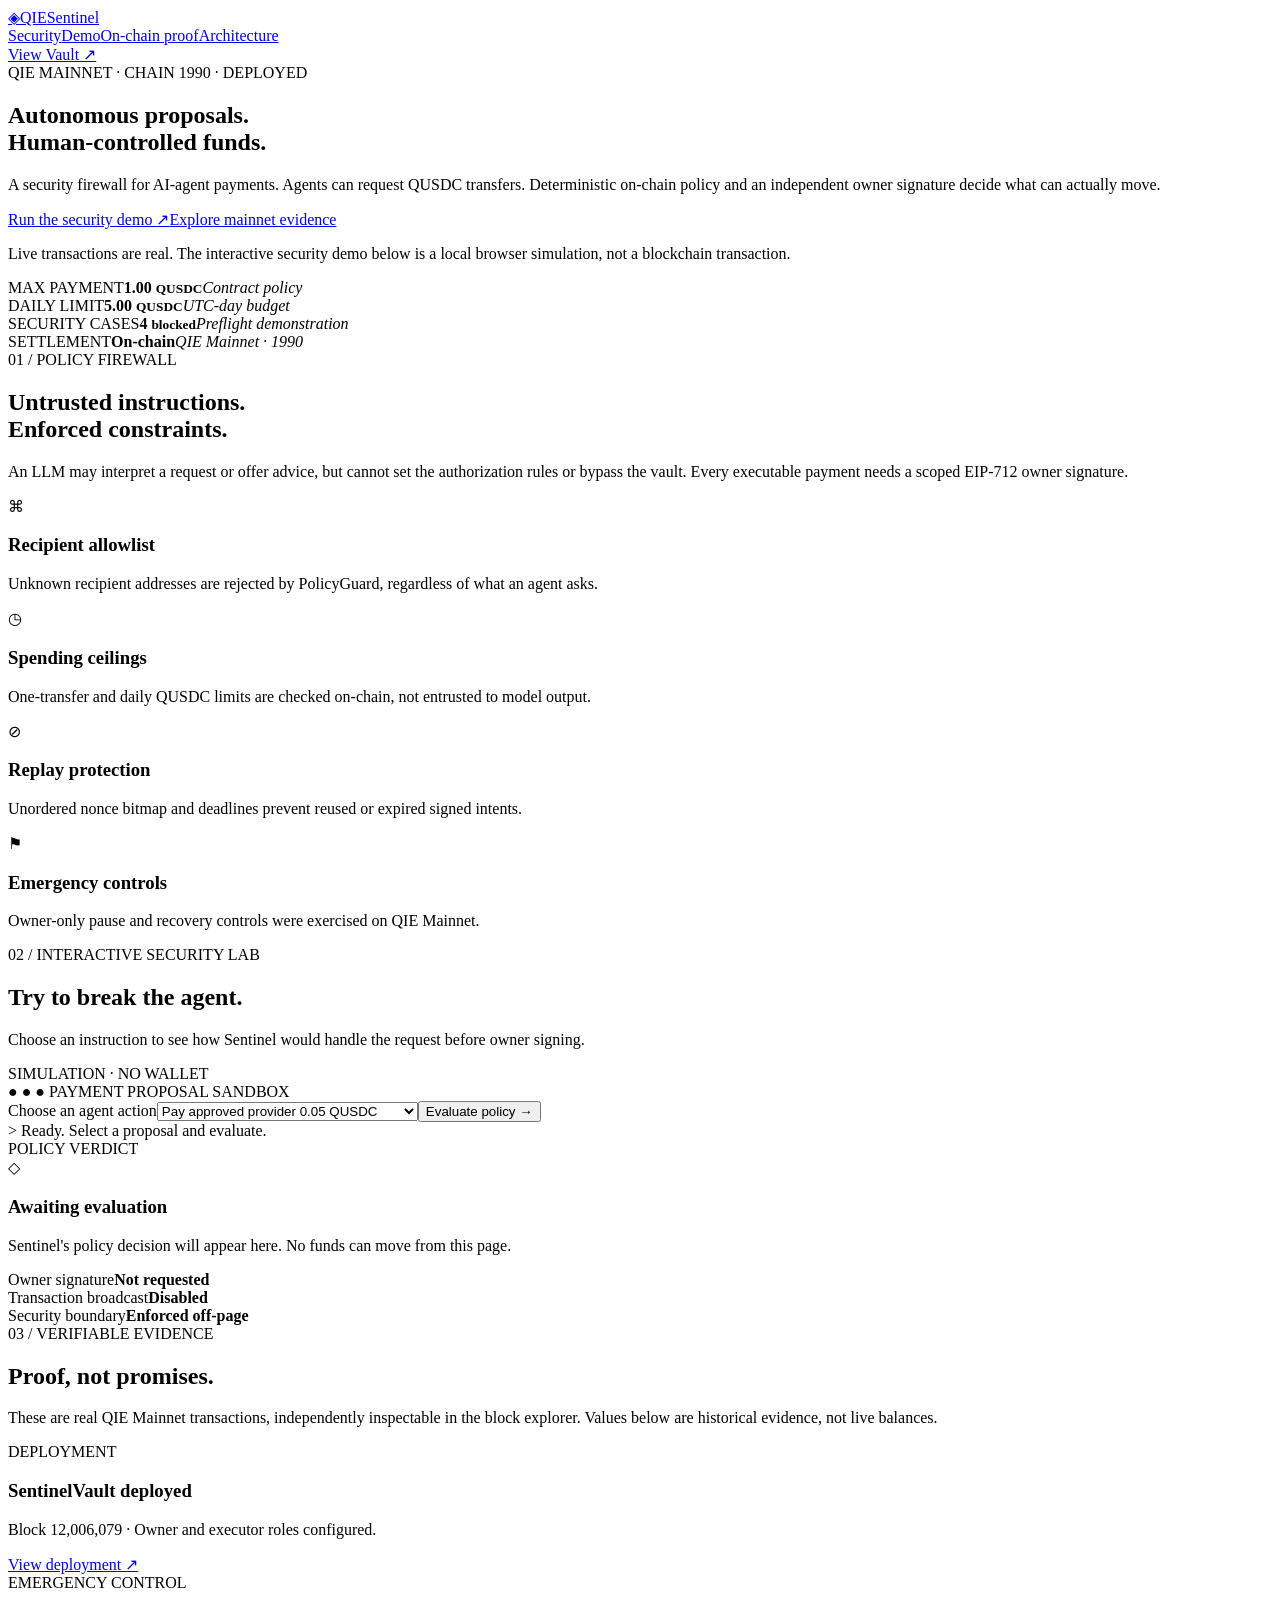
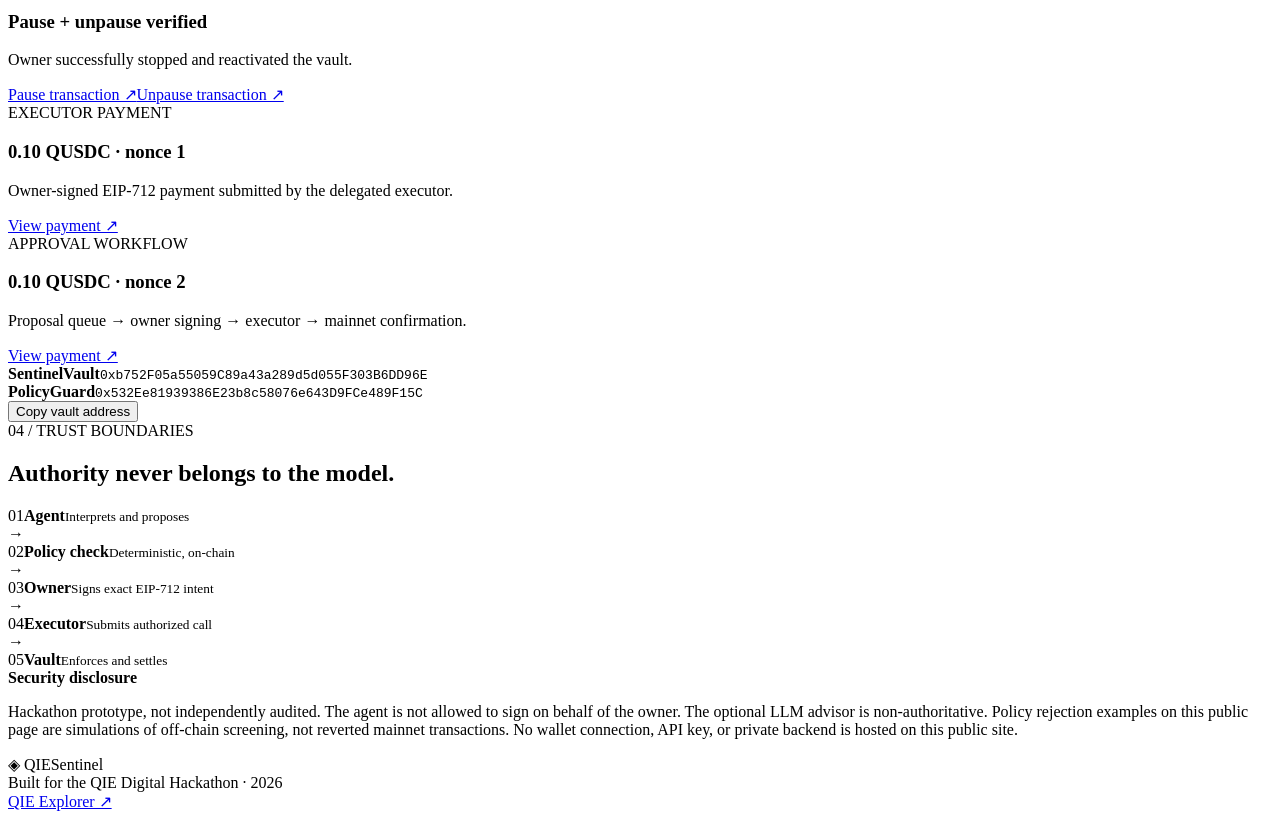
==== site/index.html @ d8cae888 "QIE Sentinel v0.8 hackathon release" ====
<!doctype html>
<html lang="en">
<head>
<meta charset="utf-8" />
<meta name="viewport" content="width=device-width, initial-scale=1" />
<meta name="description" content="QIE Sentinel: owner-authorized autonomous payment proposals with on-chain QUSDC policy enforcement on QIE Mainnet." />
<meta name="theme-color" content="#080d18" />
<title>QIE Sentinel | Autonomous proposals. Human-controlled funds.</title>
<link rel="stylesheet" href="/style.css" />
<script defer src="/app.js"></script>
</head>
<body>
<div class="glow" aria-hidden="true"></div>
<header class="wrap header"><a class="brand" href="#top" aria-label="QIE Sentinel home"><span class="mark">◈</span><span>QIE<span class="accent">Sentinel</span></span></a><nav aria-label="Sections"><a href="#security">Security</a><a href="#demo">Demo</a><a href="#proof">On-chain proof</a><a href="#architecture">Architecture</a></nav><a class="header-cta" href="https://mainnet.qie.digital/address/0xb752F05a55059C89a43a289d5d055F303B6DD96E" target="_blank" rel="noopener noreferrer">View Vault ↗</a></header>
<main id="top" class="wrap">
<section class="hero"><div class="pill"><span class="pulse"></span> QIE MAINNET · CHAIN 1990 · DEPLOYED</div><h1>Autonomous proposals.<br /><span>Human-controlled funds.</span></h1><p class="lede">A security firewall for AI-agent payments. Agents can request QUSDC transfers. Deterministic on-chain policy and an independent owner signature decide what can actually move.</p><div class="actions"><a class="btn primary" href="#demo">Run the security demo <span>↗</span></a><a class="btn secondary" href="#proof">Explore mainnet evidence</a></div><p class="muted hero-note">Live transactions are real. The interactive security demo below is a local browser simulation, not a blockchain transaction.</p></section>
<section class="metrics" aria-label="Contract parameters"><article><span>MAX PAYMENT</span><strong>1.00 <small>QUSDC</small></strong><em>Contract policy</em></article><article><span>DAILY LIMIT</span><strong>5.00 <small>QUSDC</small></strong><em>UTC-day budget</em></article><article><span>SECURITY CASES</span><strong>4 <small>blocked</small></strong><em>Preflight demonstration</em></article><article><span>SETTLEMENT</span><strong>On-chain</strong><em>QIE Mainnet · 1990</em></article></section>
<section id="security" class="section"><div class="eyebrow">01 / POLICY FIREWALL</div><h2>Untrusted instructions.<br />Enforced constraints.</h2><p class="section-intro">An LLM may interpret a request or offer advice, but cannot set the authorization rules or bypass the vault. Every executable payment needs a scoped EIP-712 owner signature.</p><div class="cards"><article class="feature"><div class="feature-icon">⌘</div><h3>Recipient allowlist</h3><p>Unknown recipient addresses are rejected by PolicyGuard, regardless of what an agent asks.</p></article><article class="feature"><div class="feature-icon">◷</div><h3>Spending ceilings</h3><p>One-transfer and daily QUSDC limits are checked on-chain, not entrusted to model output.</p></article><article class="feature"><div class="feature-icon">⊘</div><h3>Replay protection</h3><p>Unordered nonce bitmap and deadlines prevent reused or expired signed intents.</p></article><article class="feature"><div class="feature-icon">⚑</div><h3>Emergency controls</h3><p>Owner-only pause and recovery controls were exercised on QIE Mainnet.</p></article></div></section>
<section id="demo" class="section demo-section"><div class="demo-header"><div><div class="eyebrow">02 / INTERACTIVE SECURITY LAB</div><h2>Try to break the agent.</h2><p class="section-intro">Choose an instruction to see how Sentinel would handle the request before owner signing.</p></div><span class="mode-tag">SIMULATION · NO WALLET</span></div><div class="demo-grid"><div class="console"><div class="console-top"><span class="dots">● ● ●</span> PAYMENT PROPOSAL <span class="console-label">SANDBOX</span></div><div class="proposal-form"><label for="scenario">Choose an agent action</label><select id="scenario"><option value="valid">Pay approved provider 0.05 QUSDC</option><option value="recipient">Send 0.05 QUSDC to unknown recipient</option><option value="oversize">Send 1.000001 QUSDC</option><option value="replay">Replay a previously used nonce</option><option value="expired">Submit an expired authorization</option></select><button id="run" class="btn primary" type="button">Evaluate policy →</button></div><div class="terminal" id="terminal" aria-live="polite">&gt; Ready. Select a proposal and evaluate.</div></div><div class="decision"><div class="eyebrow">POLICY VERDICT</div><div class="status-icon" id="decision-icon">◇</div><h3 id="decision-title">Awaiting evaluation</h3><p id="decision-detail">Sentinel's policy decision will appear here. No funds can move from this page.</p><div class="decision-line"><span>Owner signature</span><b id="signature-status">Not requested</b></div><div class="decision-line"><span>Transaction broadcast</span><b>Disabled</b></div><div class="decision-line"><span>Security boundary</span><b>Enforced off-page</b></div></div></div></section>
<section id="proof" class="section"><div class="eyebrow">03 / VERIFIABLE EVIDENCE</div><h2>Proof, not promises.</h2><p class="section-intro">These are real QIE Mainnet transactions, independently inspectable in the block explorer. Values below are historical evidence, not live balances.</p><div class="proof-grid"><article class="proof-card"><span class="proof-label">DEPLOYMENT</span><h3>SentinelVault deployed</h3><p>Block 12,006,079 · Owner and executor roles configured.</p><a href="https://mainnet.qie.digital/tx/0x8edf56430a508d1595e7cdbee0b0187dbcc4bc9a2c07b2683da4f9aef30a8d94" target="_blank" rel="noopener noreferrer">View deployment ↗</a></article><article class="proof-card"><span class="proof-label">EMERGENCY CONTROL</span><h3>Pause + unpause verified</h3><p>Owner successfully stopped and reactivated the vault.</p><a href="https://mainnet.qie.digital/tx/0x6b039508ea4eb6a9c40b97a65ef1eb211b1c7f143e58a5bb144fecad54dcda1d" target="_blank" rel="noopener noreferrer">Pause transaction ↗</a><a href="https://mainnet.qie.digital/tx/0xdac70752ed0c6dd36593059109c2feb4c7c1519cbe226842016ce6eefcb26e35" target="_blank" rel="noopener noreferrer">Unpause transaction ↗</a></article><article class="proof-card"><span class="proof-label">EXECUTOR PAYMENT</span><h3>0.10 QUSDC · nonce 1</h3><p>Owner-signed EIP-712 payment submitted by the delegated executor.</p><a href="https://mainnet.qie.digital/tx/0x196dce5ce2ad7ad2f327eb5ff9d41c171dd0535bbcdb001742832b1862a5d59a" target="_blank" rel="noopener noreferrer">View payment ↗</a></article><article class="proof-card"><span class="proof-label">APPROVAL WORKFLOW</span><h3>0.10 QUSDC · nonce 2</h3><p>Proposal queue → owner signing → executor → mainnet confirmation.</p><a href="https://mainnet.qie.digital/tx/0x95f122e6b4679727751dd8e111ed4a5892fd9d85d07aa0554fcb1a52127c1b48" target="_blank" rel="noopener noreferrer">View payment ↗</a></article></div><div class="contract-box"><div><strong>SentinelVault</strong><code>0xb752F05a55059C89a43a289d5d055F303B6DD96E</code></div><div><strong>PolicyGuard</strong><code>0x532Ee81939386E23b8c58076e643D9FCe489F15C</code></div><button id="copy-vault" class="copy" type="button">Copy vault address</button></div></section>
<section id="architecture" class="section"><div class="eyebrow">04 / TRUST BOUNDARIES</div><h2>Authority never belongs to the model.</h2><div class="pipeline"><div class="step"><span>01</span><b>Agent</b><small>Interprets and proposes</small></div><span class="arrow">→</span><div class="step"><span>02</span><b>Policy check</b><small>Deterministic, on-chain</small></div><span class="arrow">→</span><div class="step"><span>03</span><b>Owner</b><small>Signs exact EIP-712 intent</small></div><span class="arrow">→</span><div class="step"><span>04</span><b>Executor</b><small>Submits authorized call</small></div><span class="arrow">→</span><div class="step"><span>05</span><b>Vault</b><small>Enforces and settles</small></div></div><div class="disclaimer"><strong>Security disclosure</strong><p>Hackathon prototype, not independently audited. The agent is not allowed to sign on behalf of the owner. The optional LLM advisor is non-authoritative. Policy rejection examples on this public page are simulations of off-chain screening, not reverted mainnet transactions. No wallet connection, API key, or private backend is hosted on this public site.</p></div></section>
</main><footer class="footer wrap"><div class="brand"><span class="mark">◈</span> QIE<span class="accent">Sentinel</span></div><div>Built for the QIE Digital Hackathon · 2026</div><div><a href="https://mainnet.qie.digital/address/0xb752F05a55059C89a43a289d5d055F303B6DD96E" target="_blank" rel="noopener noreferrer">QIE Explorer ↗</a></div></footer>
</body></html>
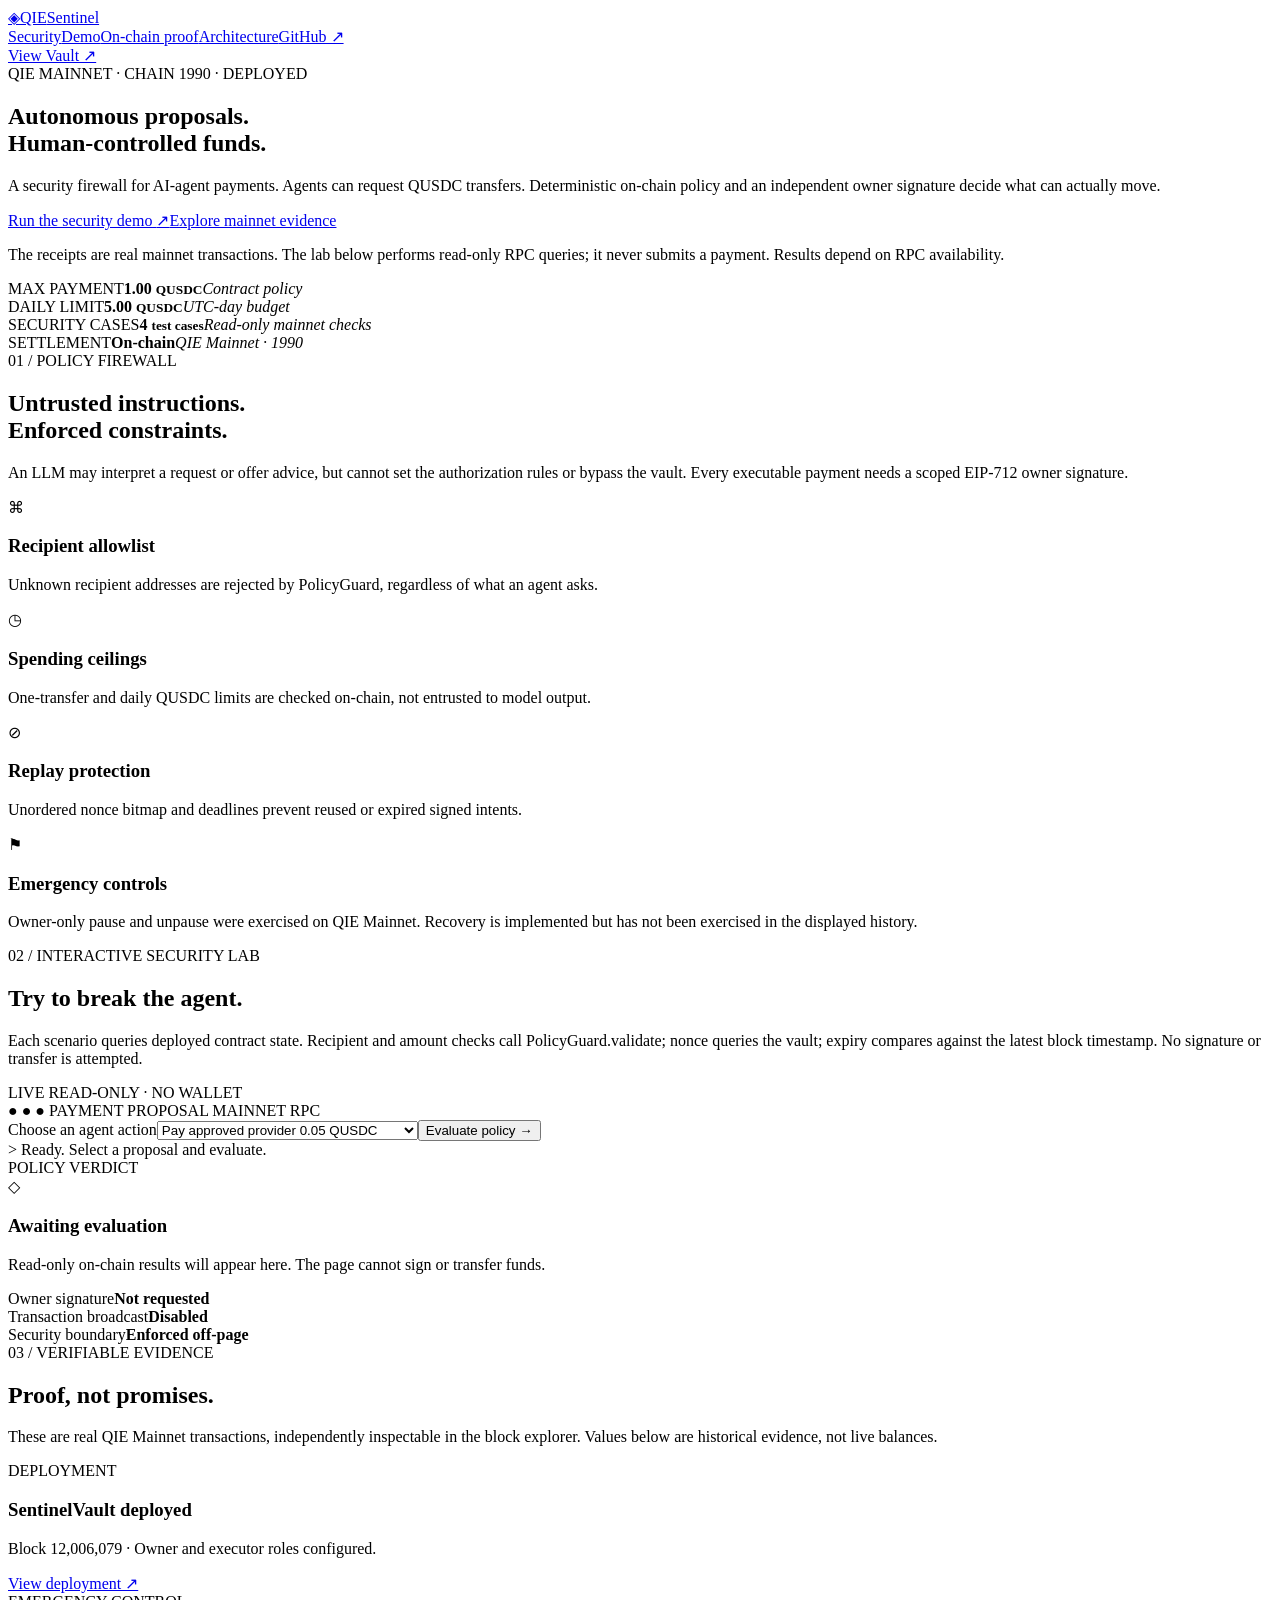
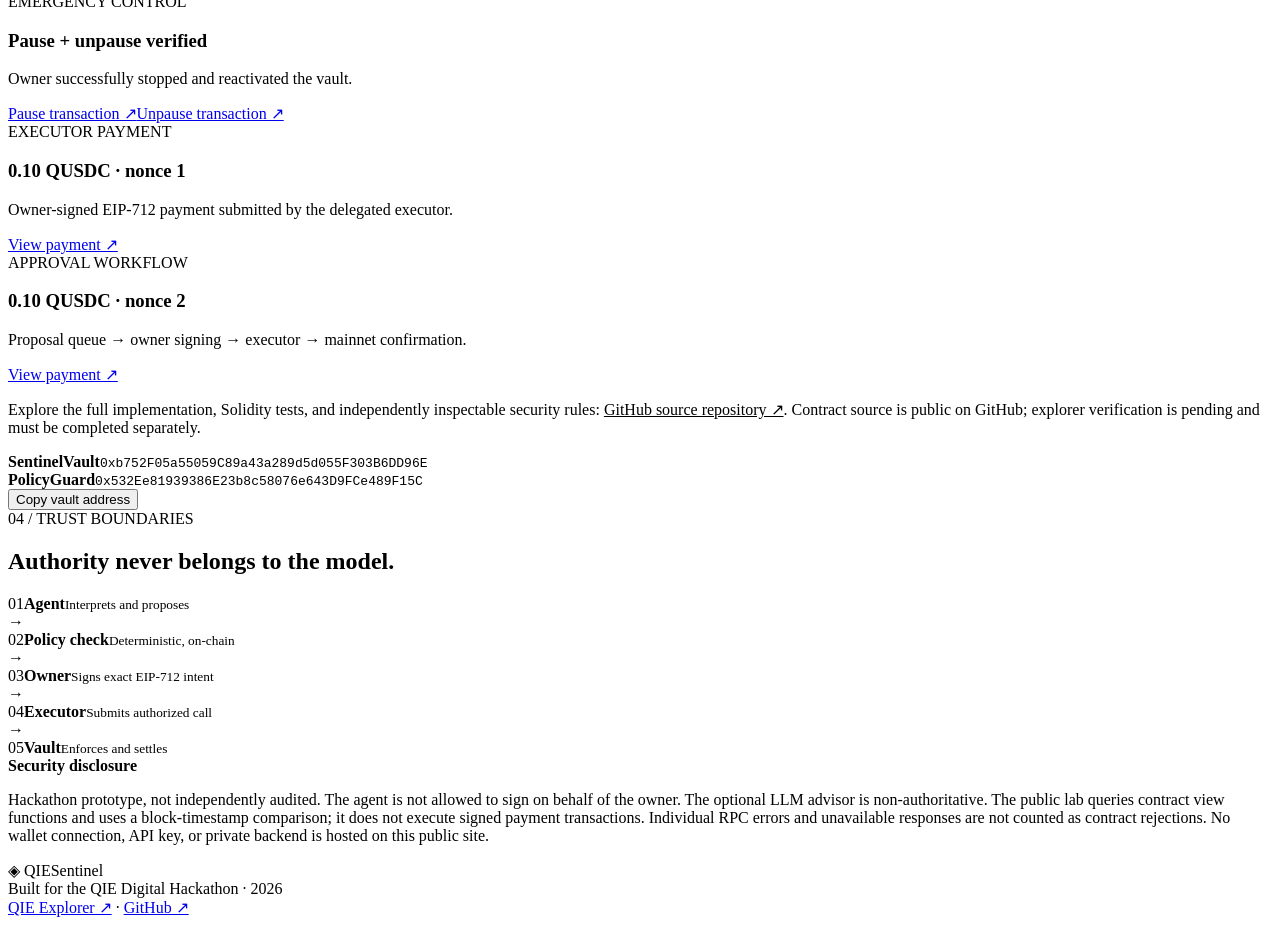
==== commit 8f778942: "v0.9: Live read-only security lab and evidence corrections" ====
--- a/site/index.html
+++ b/site/index.html
@@ -11,13 +11,13 @@
 </head>
 <body>
 <div class="glow" aria-hidden="true"></div>
-<header class="wrap header"><a class="brand" href="#top" aria-label="QIE Sentinel home"><span class="mark">◈</span><span>QIE<span class="accent">Sentinel</span></span></a><nav aria-label="Sections"><a href="#security">Security</a><a href="#demo">Demo</a><a href="#proof">On-chain proof</a><a href="#architecture">Architecture</a></nav><a class="header-cta" href="https://mainnet.qie.digital/address/0xb752F05a55059C89a43a289d5d055F303B6DD96E" target="_blank" rel="noopener noreferrer">View Vault ↗</a></header>
+<header class="wrap header"><a class="brand" href="#top" aria-label="QIE Sentinel home"><span class="mark">◈</span><span>QIE<span class="accent">Sentinel</span></span></a><nav aria-label="Sections"><a href="#security">Security</a><a href="#demo">Demo</a><a href="#proof">On-chain proof</a><a href="#architecture">Architecture</a><a href="https://github.com/Makabeez/qie-sentinel" target="_blank" rel="noopener noreferrer">GitHub ↗</a></nav><a class="header-cta" href="https://mainnet.qie.digital/address/0xb752F05a55059C89a43a289d5d055F303B6DD96E" target="_blank" rel="noopener noreferrer">View Vault ↗</a></header>
 <main id="top" class="wrap">
-<section class="hero"><div class="pill"><span class="pulse"></span> QIE MAINNET · CHAIN 1990 · DEPLOYED</div><h1>Autonomous proposals.<br /><span>Human-controlled funds.</span></h1><p class="lede">A security firewall for AI-agent payments. Agents can request QUSDC transfers. Deterministic on-chain policy and an independent owner signature decide what can actually move.</p><div class="actions"><a class="btn primary" href="#demo">Run the security demo <span>↗</span></a><a class="btn secondary" href="#proof">Explore mainnet evidence</a></div><p class="muted hero-note">Live transactions are real. The interactive security demo below is a local browser simulation, not a blockchain transaction.</p></section>
-<section class="metrics" aria-label="Contract parameters"><article><span>MAX PAYMENT</span><strong>1.00 <small>QUSDC</small></strong><em>Contract policy</em></article><article><span>DAILY LIMIT</span><strong>5.00 <small>QUSDC</small></strong><em>UTC-day budget</em></article><article><span>SECURITY CASES</span><strong>4 <small>blocked</small></strong><em>Preflight demonstration</em></article><article><span>SETTLEMENT</span><strong>On-chain</strong><em>QIE Mainnet · 1990</em></article></section>
-<section id="security" class="section"><div class="eyebrow">01 / POLICY FIREWALL</div><h2>Untrusted instructions.<br />Enforced constraints.</h2><p class="section-intro">An LLM may interpret a request or offer advice, but cannot set the authorization rules or bypass the vault. Every executable payment needs a scoped EIP-712 owner signature.</p><div class="cards"><article class="feature"><div class="feature-icon">⌘</div><h3>Recipient allowlist</h3><p>Unknown recipient addresses are rejected by PolicyGuard, regardless of what an agent asks.</p></article><article class="feature"><div class="feature-icon">◷</div><h3>Spending ceilings</h3><p>One-transfer and daily QUSDC limits are checked on-chain, not entrusted to model output.</p></article><article class="feature"><div class="feature-icon">⊘</div><h3>Replay protection</h3><p>Unordered nonce bitmap and deadlines prevent reused or expired signed intents.</p></article><article class="feature"><div class="feature-icon">⚑</div><h3>Emergency controls</h3><p>Owner-only pause and recovery controls were exercised on QIE Mainnet.</p></article></div></section>
-<section id="demo" class="section demo-section"><div class="demo-header"><div><div class="eyebrow">02 / INTERACTIVE SECURITY LAB</div><h2>Try to break the agent.</h2><p class="section-intro">Choose an instruction to see how Sentinel would handle the request before owner signing.</p></div><span class="mode-tag">SIMULATION · NO WALLET</span></div><div class="demo-grid"><div class="console"><div class="console-top"><span class="dots">● ● ●</span> PAYMENT PROPOSAL <span class="console-label">SANDBOX</span></div><div class="proposal-form"><label for="scenario">Choose an agent action</label><select id="scenario"><option value="valid">Pay approved provider 0.05 QUSDC</option><option value="recipient">Send 0.05 QUSDC to unknown recipient</option><option value="oversize">Send 1.000001 QUSDC</option><option value="replay">Replay a previously used nonce</option><option value="expired">Submit an expired authorization</option></select><button id="run" class="btn primary" type="button">Evaluate policy →</button></div><div class="terminal" id="terminal" aria-live="polite">&gt; Ready. Select a proposal and evaluate.</div></div><div class="decision"><div class="eyebrow">POLICY VERDICT</div><div class="status-icon" id="decision-icon">◇</div><h3 id="decision-title">Awaiting evaluation</h3><p id="decision-detail">Sentinel's policy decision will appear here. No funds can move from this page.</p><div class="decision-line"><span>Owner signature</span><b id="signature-status">Not requested</b></div><div class="decision-line"><span>Transaction broadcast</span><b>Disabled</b></div><div class="decision-line"><span>Security boundary</span><b>Enforced off-page</b></div></div></div></section>
-<section id="proof" class="section"><div class="eyebrow">03 / VERIFIABLE EVIDENCE</div><h2>Proof, not promises.</h2><p class="section-intro">These are real QIE Mainnet transactions, independently inspectable in the block explorer. Values below are historical evidence, not live balances.</p><div class="proof-grid"><article class="proof-card"><span class="proof-label">DEPLOYMENT</span><h3>SentinelVault deployed</h3><p>Block 12,006,079 · Owner and executor roles configured.</p><a href="https://mainnet.qie.digital/tx/0x8edf56430a508d1595e7cdbee0b0187dbcc4bc9a2c07b2683da4f9aef30a8d94" target="_blank" rel="noopener noreferrer">View deployment ↗</a></article><article class="proof-card"><span class="proof-label">EMERGENCY CONTROL</span><h3>Pause + unpause verified</h3><p>Owner successfully stopped and reactivated the vault.</p><a href="https://mainnet.qie.digital/tx/0x6b039508ea4eb6a9c40b97a65ef1eb211b1c7f143e58a5bb144fecad54dcda1d" target="_blank" rel="noopener noreferrer">Pause transaction ↗</a><a href="https://mainnet.qie.digital/tx/0xdac70752ed0c6dd36593059109c2feb4c7c1519cbe226842016ce6eefcb26e35" target="_blank" rel="noopener noreferrer">Unpause transaction ↗</a></article><article class="proof-card"><span class="proof-label">EXECUTOR PAYMENT</span><h3>0.10 QUSDC · nonce 1</h3><p>Owner-signed EIP-712 payment submitted by the delegated executor.</p><a href="https://mainnet.qie.digital/tx/0x196dce5ce2ad7ad2f327eb5ff9d41c171dd0535bbcdb001742832b1862a5d59a" target="_blank" rel="noopener noreferrer">View payment ↗</a></article><article class="proof-card"><span class="proof-label">APPROVAL WORKFLOW</span><h3>0.10 QUSDC · nonce 2</h3><p>Proposal queue → owner signing → executor → mainnet confirmation.</p><a href="https://mainnet.qie.digital/tx/0x95f122e6b4679727751dd8e111ed4a5892fd9d85d07aa0554fcb1a52127c1b48" target="_blank" rel="noopener noreferrer">View payment ↗</a></article></div><div class="contract-box"><div><strong>SentinelVault</strong><code>0xb752F05a55059C89a43a289d5d055F303B6DD96E</code></div><div><strong>PolicyGuard</strong><code>0x532Ee81939386E23b8c58076e643D9FCe489F15C</code></div><button id="copy-vault" class="copy" type="button">Copy vault address</button></div></section>
-<section id="architecture" class="section"><div class="eyebrow">04 / TRUST BOUNDARIES</div><h2>Authority never belongs to the model.</h2><div class="pipeline"><div class="step"><span>01</span><b>Agent</b><small>Interprets and proposes</small></div><span class="arrow">→</span><div class="step"><span>02</span><b>Policy check</b><small>Deterministic, on-chain</small></div><span class="arrow">→</span><div class="step"><span>03</span><b>Owner</b><small>Signs exact EIP-712 intent</small></div><span class="arrow">→</span><div class="step"><span>04</span><b>Executor</b><small>Submits authorized call</small></div><span class="arrow">→</span><div class="step"><span>05</span><b>Vault</b><small>Enforces and settles</small></div></div><div class="disclaimer"><strong>Security disclosure</strong><p>Hackathon prototype, not independently audited. The agent is not allowed to sign on behalf of the owner. The optional LLM advisor is non-authoritative. Policy rejection examples on this public page are simulations of off-chain screening, not reverted mainnet transactions. No wallet connection, API key, or private backend is hosted on this public site.</p></div></section>
-</main><footer class="footer wrap"><div class="brand"><span class="mark">◈</span> QIE<span class="accent">Sentinel</span></div><div>Built for the QIE Digital Hackathon · 2026</div><div><a href="https://mainnet.qie.digital/address/0xb752F05a55059C89a43a289d5d055F303B6DD96E" target="_blank" rel="noopener noreferrer">QIE Explorer ↗</a></div></footer>
+<section class="hero"><div class="pill"><span class="pulse"></span> QIE MAINNET · CHAIN 1990 · DEPLOYED</div><h1>Autonomous proposals.<br /><span>Human-controlled funds.</span></h1><p class="lede">A security firewall for AI-agent payments. Agents can request QUSDC transfers. Deterministic on-chain policy and an independent owner signature decide what can actually move.</p><div class="actions"><a class="btn primary" href="#demo">Run the security demo <span>↗</span></a><a class="btn secondary" href="#proof">Explore mainnet evidence</a></div><p class="muted hero-note">The receipts are real mainnet transactions. The lab below performs read-only RPC queries; it never submits a payment. Results depend on RPC availability.</p></section>
+<section class="metrics" aria-label="Contract parameters"><article><span>MAX PAYMENT</span><strong>1.00 <small>QUSDC</small></strong><em>Contract policy</em></article><article><span>DAILY LIMIT</span><strong>5.00 <small>QUSDC</small></strong><em>UTC-day budget</em></article><article><span>SECURITY CASES</span><strong>4 <small>test cases</small></strong><em>Read-only mainnet checks</em></article><article><span>SETTLEMENT</span><strong>On-chain</strong><em>QIE Mainnet · 1990</em></article></section>
+<section id="security" class="section"><div class="eyebrow">01 / POLICY FIREWALL</div><h2>Untrusted instructions.<br />Enforced constraints.</h2><p class="section-intro">An LLM may interpret a request or offer advice, but cannot set the authorization rules or bypass the vault. Every executable payment needs a scoped EIP-712 owner signature.</p><div class="cards"><article class="feature"><div class="feature-icon">⌘</div><h3>Recipient allowlist</h3><p>Unknown recipient addresses are rejected by PolicyGuard, regardless of what an agent asks.</p></article><article class="feature"><div class="feature-icon">◷</div><h3>Spending ceilings</h3><p>One-transfer and daily QUSDC limits are checked on-chain, not entrusted to model output.</p></article><article class="feature"><div class="feature-icon">⊘</div><h3>Replay protection</h3><p>Unordered nonce bitmap and deadlines prevent reused or expired signed intents.</p></article><article class="feature"><div class="feature-icon">⚑</div><h3>Emergency controls</h3><p>Owner-only pause and unpause were exercised on QIE Mainnet. Recovery is implemented but has not been exercised in the displayed history.</p></article></div></section>
+<section id="demo" class="section demo-section"><div class="demo-header"><div><div class="eyebrow">02 / INTERACTIVE SECURITY LAB</div><h2>Try to break the agent.</h2><p class="section-intro">Each scenario queries deployed contract state. Recipient and amount checks call PolicyGuard.validate; nonce queries the vault; expiry compares against the latest block timestamp. No signature or transfer is attempted.</p></div><span class="mode-tag">LIVE READ-ONLY · NO WALLET</span></div><div class="demo-grid"><div class="console"><div class="console-top"><span class="dots">● ● ●</span> PAYMENT PROPOSAL <span class="console-label">MAINNET RPC</span></div><div class="proposal-form"><label for="scenario">Choose an agent action</label><select id="scenario"><option value="valid">Pay approved provider 0.05 QUSDC</option><option value="recipient">Send 0.05 QUSDC to unknown recipient</option><option value="oversize">Send 1.000001 QUSDC</option><option value="replay">Replay a previously used nonce</option><option value="expired">Submit an expired authorization</option></select><button id="run" class="btn primary" type="button">Evaluate policy →</button></div><div class="terminal" id="terminal" aria-live="polite">&gt; Ready. Select a proposal and evaluate.</div></div><div class="decision"><div class="eyebrow">POLICY VERDICT</div><div class="status-icon" id="decision-icon">◇</div><h3 id="decision-title">Awaiting evaluation</h3><p id="decision-detail">Read-only on-chain results will appear here. The page cannot sign or transfer funds.</p><div class="decision-line"><span>Owner signature</span><b id="signature-status">Not requested</b></div><div class="decision-line"><span>Transaction broadcast</span><b>Disabled</b></div><div class="decision-line"><span>Security boundary</span><b>Enforced off-page</b></div></div></div></section>
+<section id="proof" class="section"><div class="eyebrow">03 / VERIFIABLE EVIDENCE</div><h2>Proof, not promises.</h2><p class="section-intro">These are real QIE Mainnet transactions, independently inspectable in the block explorer. Values below are historical evidence, not live balances.</p><div class="proof-grid"><article class="proof-card"><span class="proof-label">DEPLOYMENT</span><h3>SentinelVault deployed</h3><p>Block 12,006,079 · Owner and executor roles configured.</p><a href="https://mainnet.qie.digital/tx/0x8edf56430a508d1595e7cdbee0b0187dbcc4bc9a2c07b2683da4f9aef30a8d94" target="_blank" rel="noopener noreferrer">View deployment ↗</a></article><article class="proof-card"><span class="proof-label">EMERGENCY CONTROL</span><h3>Pause + unpause verified</h3><p>Owner successfully stopped and reactivated the vault.</p><a href="https://mainnet.qie.digital/tx/0x6b039508ea4eb6a9c40b97a65ef1eb211b1c7f143e58a5bb144fecad54dcda1d" target="_blank" rel="noopener noreferrer">Pause transaction ↗</a><a href="https://mainnet.qie.digital/tx/0xdac70752ed0c6dd36593059109c2feb4c7c1519cbe226842016ce6eefcb26e35" target="_blank" rel="noopener noreferrer">Unpause transaction ↗</a></article><article class="proof-card"><span class="proof-label">EXECUTOR PAYMENT</span><h3>0.10 QUSDC · nonce 1</h3><p>Owner-signed EIP-712 payment submitted by the delegated executor.</p><a href="https://mainnet.qie.digital/tx/0x196dce5ce2ad7ad2f327eb5ff9d41c171dd0535bbcdb001742832b1862a5d59a" target="_blank" rel="noopener noreferrer">View payment ↗</a></article><article class="proof-card"><span class="proof-label">APPROVAL WORKFLOW</span><h3>0.10 QUSDC · nonce 2</h3><p>Proposal queue → owner signing → executor → mainnet confirmation.</p><a href="https://mainnet.qie.digital/tx/0x95f122e6b4679727751dd8e111ed4a5892fd9d85d07aa0554fcb1a52127c1b48" target="_blank" rel="noopener noreferrer">View payment ↗</a></article></div><p class="section-intro">Explore the full implementation, Solidity tests, and independently inspectable security rules: <a href="https://github.com/Makabeez/qie-sentinel" target="_blank" rel="noopener noreferrer" style="color:var(--teal)">GitHub source repository ↗</a>. Contract source is public on GitHub; explorer verification is pending and must be completed separately.</p><div class="contract-box"><div><strong>SentinelVault</strong><code>0xb752F05a55059C89a43a289d5d055F303B6DD96E</code></div><div><strong>PolicyGuard</strong><code>0x532Ee81939386E23b8c58076e643D9FCe489F15C</code></div><button id="copy-vault" class="copy" type="button">Copy vault address</button></div></section>
+<section id="architecture" class="section"><div class="eyebrow">04 / TRUST BOUNDARIES</div><h2>Authority never belongs to the model.</h2><div class="pipeline"><div class="step"><span>01</span><b>Agent</b><small>Interprets and proposes</small></div><span class="arrow">→</span><div class="step"><span>02</span><b>Policy check</b><small>Deterministic, on-chain</small></div><span class="arrow">→</span><div class="step"><span>03</span><b>Owner</b><small>Signs exact EIP-712 intent</small></div><span class="arrow">→</span><div class="step"><span>04</span><b>Executor</b><small>Submits authorized call</small></div><span class="arrow">→</span><div class="step"><span>05</span><b>Vault</b><small>Enforces and settles</small></div></div><div class="disclaimer"><strong>Security disclosure</strong><p>Hackathon prototype, not independently audited. The agent is not allowed to sign on behalf of the owner. The optional LLM advisor is non-authoritative. The public lab queries contract view functions and uses a block-timestamp comparison; it does not execute signed payment transactions. Individual RPC errors and unavailable responses are not counted as contract rejections. No wallet connection, API key, or private backend is hosted on this public site.</p></div></section>
+</main><footer class="footer wrap"><div class="brand"><span class="mark">◈</span> QIE<span class="accent">Sentinel</span></div><div>Built for the QIE Digital Hackathon · 2026</div><div><a href="https://mainnet.qie.digital/address/0xb752F05a55059C89a43a289d5d055F303B6DD96E" target="_blank" rel="noopener noreferrer">QIE Explorer ↗</a> · <a href="https://github.com/Makabeez/qie-sentinel" target="_blank" rel="noopener noreferrer">GitHub ↗</a></div></footer>
 </body></html>
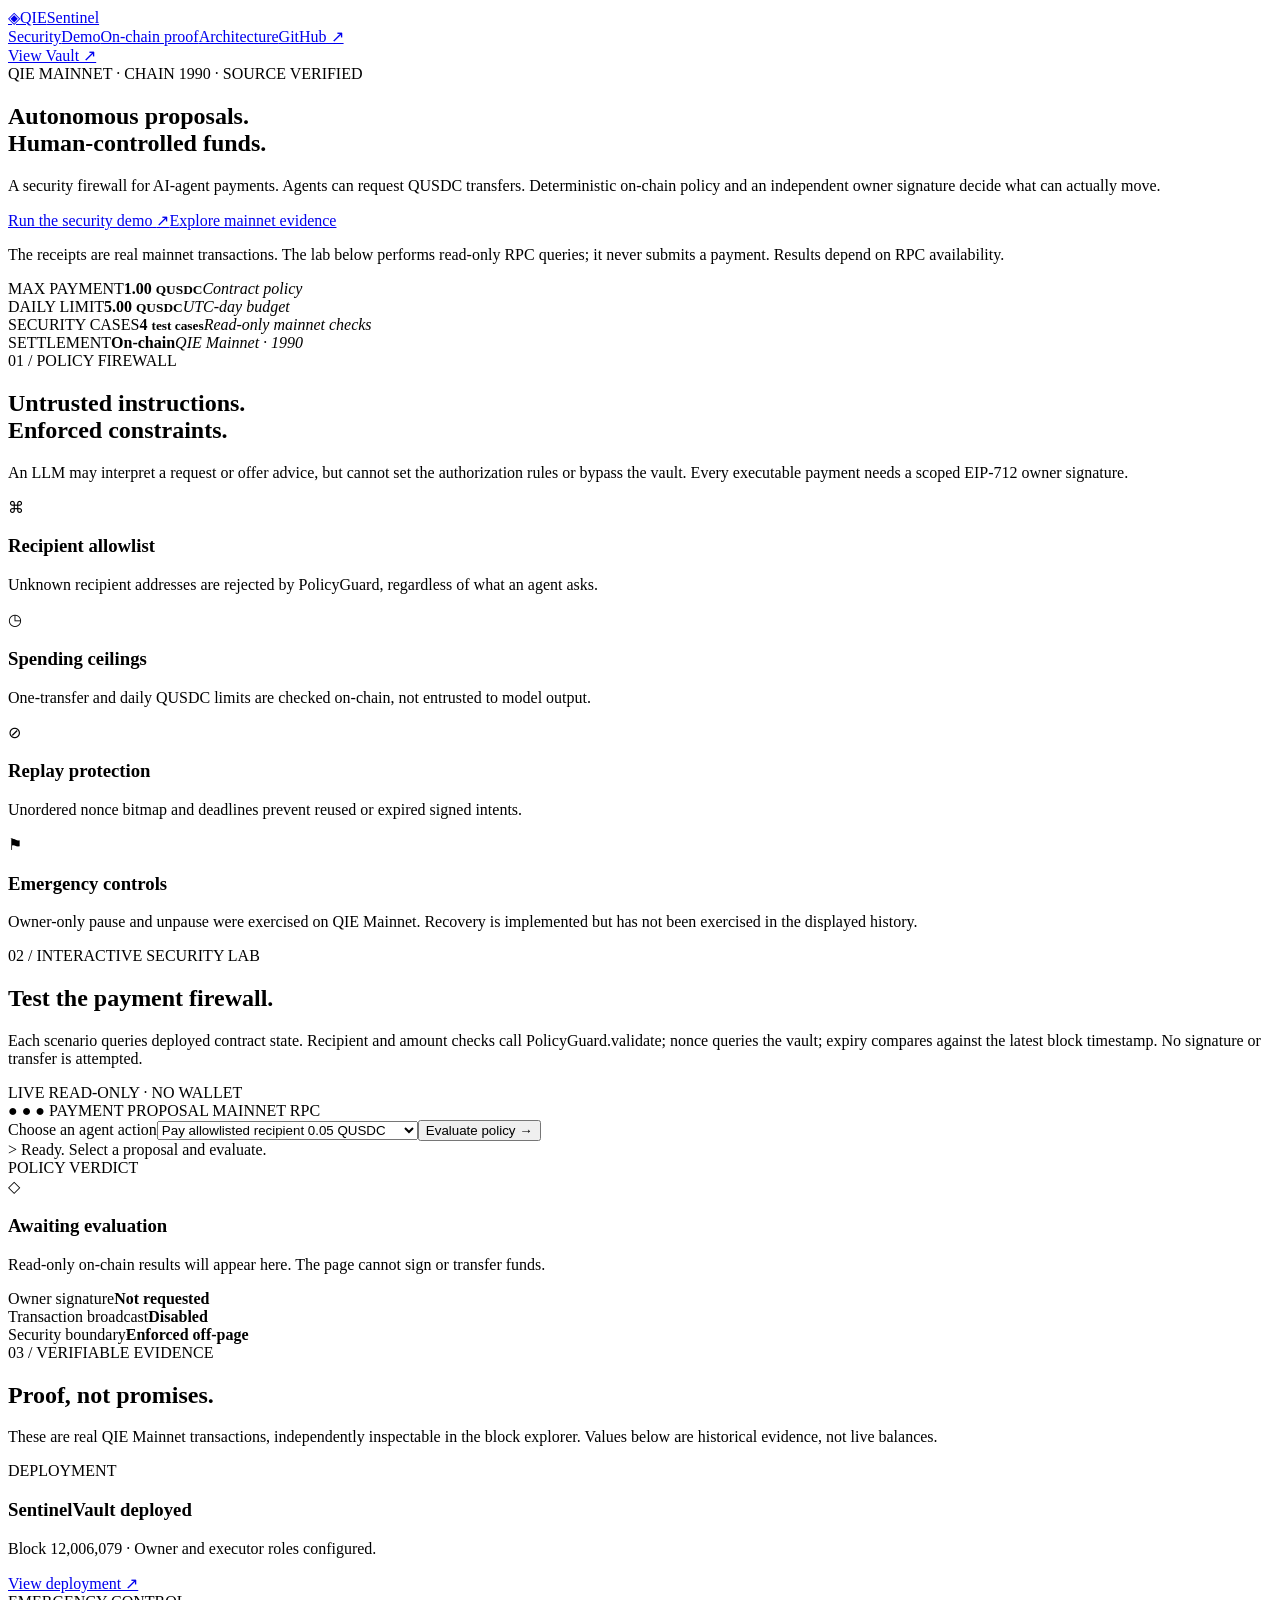
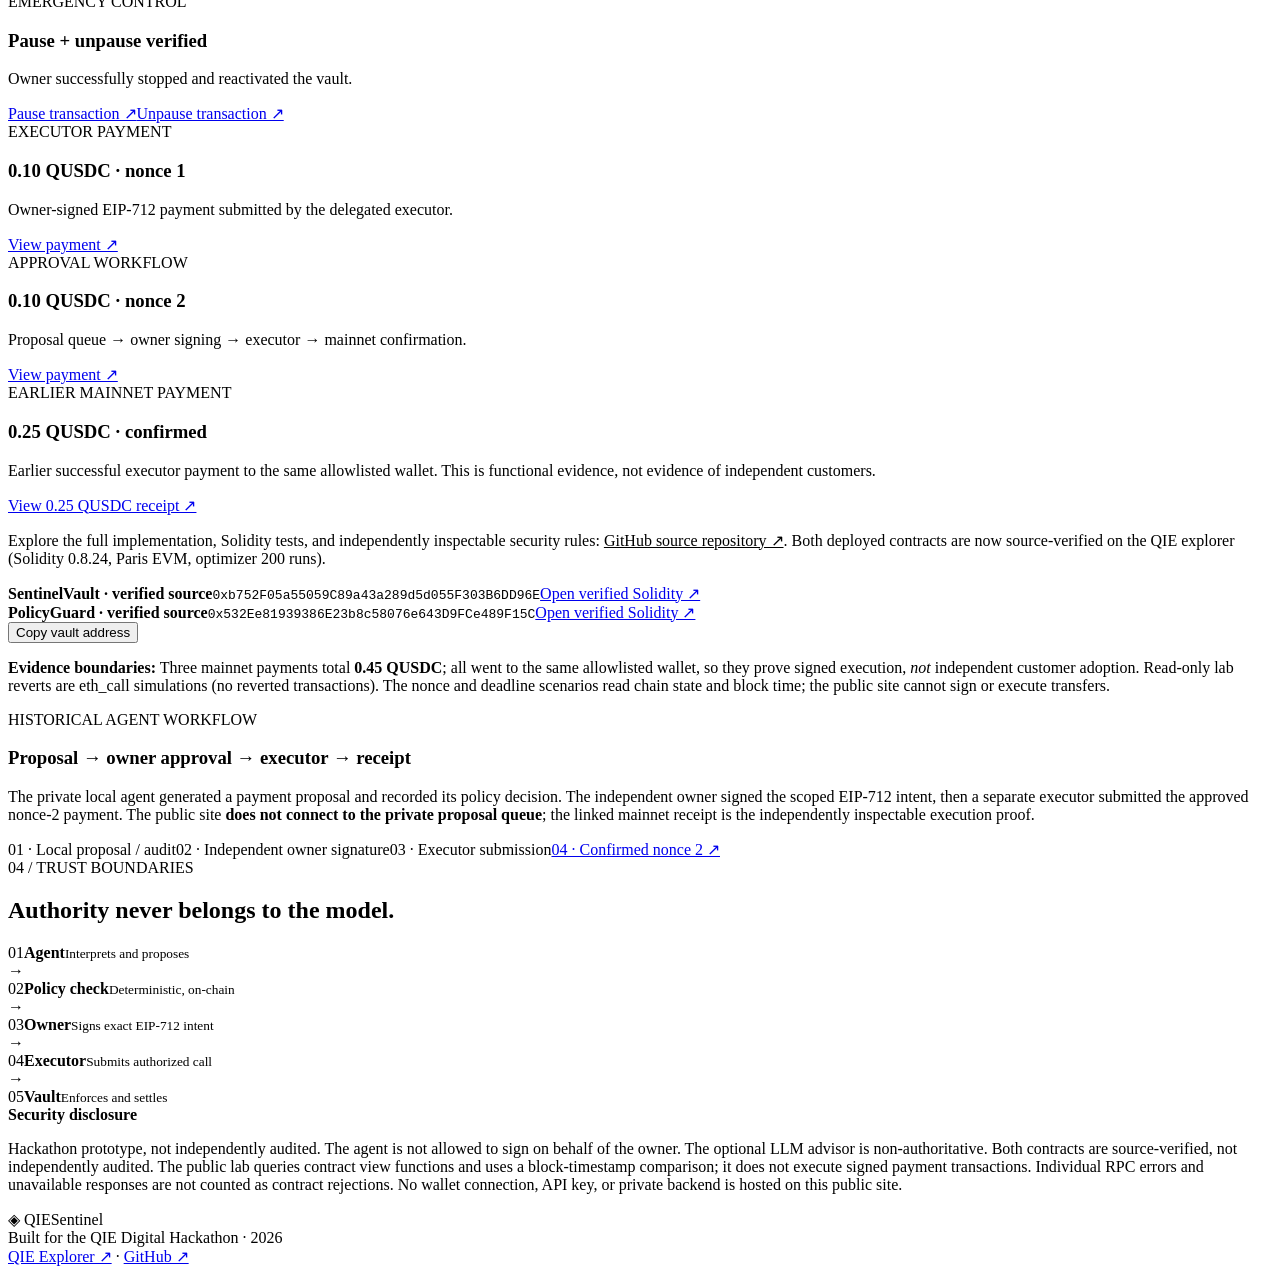
==== commit 744564f0: "v1.1: publish verified contracts and complete on-chain payment evidence" ====
--- a/site/index.html
+++ b/site/index.html
@@ -13,11 +13,13 @@
 <div class="glow" aria-hidden="true"></div>
 <header class="wrap header"><a class="brand" href="#top" aria-label="QIE Sentinel home"><span class="mark">◈</span><span>QIE<span class="accent">Sentinel</span></span></a><nav aria-label="Sections"><a href="#security">Security</a><a href="#demo">Demo</a><a href="#proof">On-chain proof</a><a href="#architecture">Architecture</a><a href="https://github.com/Makabeez/qie-sentinel" target="_blank" rel="noopener noreferrer">GitHub ↗</a></nav><a class="header-cta" href="https://mainnet.qie.digital/address/0xb752F05a55059C89a43a289d5d055F303B6DD96E" target="_blank" rel="noopener noreferrer">View Vault ↗</a></header>
 <main id="top" class="wrap">
-<section class="hero"><div class="pill"><span class="pulse"></span> QIE MAINNET · CHAIN 1990 · DEPLOYED</div><h1>Autonomous proposals.<br /><span>Human-controlled funds.</span></h1><p class="lede">A security firewall for AI-agent payments. Agents can request QUSDC transfers. Deterministic on-chain policy and an independent owner signature decide what can actually move.</p><div class="actions"><a class="btn primary" href="#demo">Run the security demo <span>↗</span></a><a class="btn secondary" href="#proof">Explore mainnet evidence</a></div><p class="muted hero-note">The receipts are real mainnet transactions. The lab below performs read-only RPC queries; it never submits a payment. Results depend on RPC availability.</p></section>
+<section class="hero"><div class="pill"><span class="pulse"></span> QIE MAINNET · CHAIN 1990 · SOURCE VERIFIED</div><h1>Autonomous proposals.<br /><span>Human-controlled funds.</span></h1><p class="lede">A security firewall for AI-agent payments. Agents can request QUSDC transfers. Deterministic on-chain policy and an independent owner signature decide what can actually move.</p><div class="actions"><a class="btn primary" href="#demo">Run the security demo <span>↗</span></a><a class="btn secondary" href="#proof">Explore mainnet evidence</a></div><p class="muted hero-note">The receipts are real mainnet transactions. The lab below performs read-only RPC queries; it never submits a payment. Results depend on RPC availability.</p></section>
 <section class="metrics" aria-label="Contract parameters"><article><span>MAX PAYMENT</span><strong>1.00 <small>QUSDC</small></strong><em>Contract policy</em></article><article><span>DAILY LIMIT</span><strong>5.00 <small>QUSDC</small></strong><em>UTC-day budget</em></article><article><span>SECURITY CASES</span><strong>4 <small>test cases</small></strong><em>Read-only mainnet checks</em></article><article><span>SETTLEMENT</span><strong>On-chain</strong><em>QIE Mainnet · 1990</em></article></section>
 <section id="security" class="section"><div class="eyebrow">01 / POLICY FIREWALL</div><h2>Untrusted instructions.<br />Enforced constraints.</h2><p class="section-intro">An LLM may interpret a request or offer advice, but cannot set the authorization rules or bypass the vault. Every executable payment needs a scoped EIP-712 owner signature.</p><div class="cards"><article class="feature"><div class="feature-icon">⌘</div><h3>Recipient allowlist</h3><p>Unknown recipient addresses are rejected by PolicyGuard, regardless of what an agent asks.</p></article><article class="feature"><div class="feature-icon">◷</div><h3>Spending ceilings</h3><p>One-transfer and daily QUSDC limits are checked on-chain, not entrusted to model output.</p></article><article class="feature"><div class="feature-icon">⊘</div><h3>Replay protection</h3><p>Unordered nonce bitmap and deadlines prevent reused or expired signed intents.</p></article><article class="feature"><div class="feature-icon">⚑</div><h3>Emergency controls</h3><p>Owner-only pause and unpause were exercised on QIE Mainnet. Recovery is implemented but has not been exercised in the displayed history.</p></article></div></section>
-<section id="demo" class="section demo-section"><div class="demo-header"><div><div class="eyebrow">02 / INTERACTIVE SECURITY LAB</div><h2>Try to break the agent.</h2><p class="section-intro">Each scenario queries deployed contract state. Recipient and amount checks call PolicyGuard.validate; nonce queries the vault; expiry compares against the latest block timestamp. No signature or transfer is attempted.</p></div><span class="mode-tag">LIVE READ-ONLY · NO WALLET</span></div><div class="demo-grid"><div class="console"><div class="console-top"><span class="dots">● ● ●</span> PAYMENT PROPOSAL <span class="console-label">MAINNET RPC</span></div><div class="proposal-form"><label for="scenario">Choose an agent action</label><select id="scenario"><option value="valid">Pay approved provider 0.05 QUSDC</option><option value="recipient">Send 0.05 QUSDC to unknown recipient</option><option value="oversize">Send 1.000001 QUSDC</option><option value="replay">Replay a previously used nonce</option><option value="expired">Submit an expired authorization</option></select><button id="run" class="btn primary" type="button">Evaluate policy →</button></div><div class="terminal" id="terminal" aria-live="polite">&gt; Ready. Select a proposal and evaluate.</div></div><div class="decision"><div class="eyebrow">POLICY VERDICT</div><div class="status-icon" id="decision-icon">◇</div><h3 id="decision-title">Awaiting evaluation</h3><p id="decision-detail">Read-only on-chain results will appear here. The page cannot sign or transfer funds.</p><div class="decision-line"><span>Owner signature</span><b id="signature-status">Not requested</b></div><div class="decision-line"><span>Transaction broadcast</span><b>Disabled</b></div><div class="decision-line"><span>Security boundary</span><b>Enforced off-page</b></div></div></div></section>
-<section id="proof" class="section"><div class="eyebrow">03 / VERIFIABLE EVIDENCE</div><h2>Proof, not promises.</h2><p class="section-intro">These are real QIE Mainnet transactions, independently inspectable in the block explorer. Values below are historical evidence, not live balances.</p><div class="proof-grid"><article class="proof-card"><span class="proof-label">DEPLOYMENT</span><h3>SentinelVault deployed</h3><p>Block 12,006,079 · Owner and executor roles configured.</p><a href="https://mainnet.qie.digital/tx/0x8edf56430a508d1595e7cdbee0b0187dbcc4bc9a2c07b2683da4f9aef30a8d94" target="_blank" rel="noopener noreferrer">View deployment ↗</a></article><article class="proof-card"><span class="proof-label">EMERGENCY CONTROL</span><h3>Pause + unpause verified</h3><p>Owner successfully stopped and reactivated the vault.</p><a href="https://mainnet.qie.digital/tx/0x6b039508ea4eb6a9c40b97a65ef1eb211b1c7f143e58a5bb144fecad54dcda1d" target="_blank" rel="noopener noreferrer">Pause transaction ↗</a><a href="https://mainnet.qie.digital/tx/0xdac70752ed0c6dd36593059109c2feb4c7c1519cbe226842016ce6eefcb26e35" target="_blank" rel="noopener noreferrer">Unpause transaction ↗</a></article><article class="proof-card"><span class="proof-label">EXECUTOR PAYMENT</span><h3>0.10 QUSDC · nonce 1</h3><p>Owner-signed EIP-712 payment submitted by the delegated executor.</p><a href="https://mainnet.qie.digital/tx/0x196dce5ce2ad7ad2f327eb5ff9d41c171dd0535bbcdb001742832b1862a5d59a" target="_blank" rel="noopener noreferrer">View payment ↗</a></article><article class="proof-card"><span class="proof-label">APPROVAL WORKFLOW</span><h3>0.10 QUSDC · nonce 2</h3><p>Proposal queue → owner signing → executor → mainnet confirmation.</p><a href="https://mainnet.qie.digital/tx/0x95f122e6b4679727751dd8e111ed4a5892fd9d85d07aa0554fcb1a52127c1b48" target="_blank" rel="noopener noreferrer">View payment ↗</a></article></div><p class="section-intro">Explore the full implementation, Solidity tests, and independently inspectable security rules: <a href="https://github.com/Makabeez/qie-sentinel" target="_blank" rel="noopener noreferrer" style="color:var(--teal)">GitHub source repository ↗</a>. Contract source is public on GitHub; explorer verification is pending and must be completed separately.</p><div class="contract-box"><div><strong>SentinelVault</strong><code>0xb752F05a55059C89a43a289d5d055F303B6DD96E</code></div><div><strong>PolicyGuard</strong><code>0x532Ee81939386E23b8c58076e643D9FCe489F15C</code></div><button id="copy-vault" class="copy" type="button">Copy vault address</button></div></section>
-<section id="architecture" class="section"><div class="eyebrow">04 / TRUST BOUNDARIES</div><h2>Authority never belongs to the model.</h2><div class="pipeline"><div class="step"><span>01</span><b>Agent</b><small>Interprets and proposes</small></div><span class="arrow">→</span><div class="step"><span>02</span><b>Policy check</b><small>Deterministic, on-chain</small></div><span class="arrow">→</span><div class="step"><span>03</span><b>Owner</b><small>Signs exact EIP-712 intent</small></div><span class="arrow">→</span><div class="step"><span>04</span><b>Executor</b><small>Submits authorized call</small></div><span class="arrow">→</span><div class="step"><span>05</span><b>Vault</b><small>Enforces and settles</small></div></div><div class="disclaimer"><strong>Security disclosure</strong><p>Hackathon prototype, not independently audited. The agent is not allowed to sign on behalf of the owner. The optional LLM advisor is non-authoritative. The public lab queries contract view functions and uses a block-timestamp comparison; it does not execute signed payment transactions. Individual RPC errors and unavailable responses are not counted as contract rejections. No wallet connection, API key, or private backend is hosted on this public site.</p></div></section>
+<section id="demo" class="section demo-section"><div class="demo-header"><div><div class="eyebrow">02 / INTERACTIVE SECURITY LAB</div><h2>Test the payment firewall.</h2><p class="section-intro">Each scenario queries deployed contract state. Recipient and amount checks call PolicyGuard.validate; nonce queries the vault; expiry compares against the latest block timestamp. No signature or transfer is attempted.</p></div><span class="mode-tag">LIVE READ-ONLY · NO WALLET</span></div><div class="demo-grid"><div class="console"><div class="console-top"><span class="dots">● ● ●</span> PAYMENT PROPOSAL <span class="console-label">MAINNET RPC</span></div><div class="proposal-form"><label for="scenario">Choose an agent action</label><select id="scenario"><option value="valid">Pay allowlisted recipient 0.05 QUSDC</option><option value="recipient">Send 0.05 QUSDC to unknown recipient</option><option value="oversize">Send 1.000001 QUSDC</option><option value="replay">Replay a previously used nonce</option><option value="expired">Submit an expired authorization</option></select><button id="run" class="btn primary" type="button">Evaluate policy →</button></div><div class="terminal" id="terminal" aria-live="polite">&gt; Ready. Select a proposal and evaluate.</div></div><div class="decision"><div class="eyebrow">POLICY VERDICT</div><div class="status-icon" id="decision-icon">◇</div><h3 id="decision-title">Awaiting evaluation</h3><p id="decision-detail">Read-only on-chain results will appear here. The page cannot sign or transfer funds.</p><div class="decision-line"><span>Owner signature</span><b id="signature-status">Not requested</b></div><div class="decision-line"><span>Transaction broadcast</span><b>Disabled</b></div><div class="decision-line"><span>Security boundary</span><b>Enforced off-page</b></div></div></div></section>
+<section id="proof" class="section"><div class="eyebrow">03 / VERIFIABLE EVIDENCE</div><h2>Proof, not promises.</h2><p class="section-intro">These are real QIE Mainnet transactions, independently inspectable in the block explorer. Values below are historical evidence, not live balances.</p><div class="proof-grid"><article class="proof-card"><span class="proof-label">DEPLOYMENT</span><h3>SentinelVault deployed</h3><p>Block 12,006,079 · Owner and executor roles configured.</p><a href="https://mainnet.qie.digital/tx/0x8edf56430a508d1595e7cdbee0b0187dbcc4bc9a2c07b2683da4f9aef30a8d94" target="_blank" rel="noopener noreferrer">View deployment ↗</a></article><article class="proof-card"><span class="proof-label">EMERGENCY CONTROL</span><h3>Pause + unpause verified</h3><p>Owner successfully stopped and reactivated the vault.</p><a href="https://mainnet.qie.digital/tx/0x6b039508ea4eb6a9c40b97a65ef1eb211b1c7f143e58a5bb144fecad54dcda1d" target="_blank" rel="noopener noreferrer">Pause transaction ↗</a><a href="https://mainnet.qie.digital/tx/0xdac70752ed0c6dd36593059109c2feb4c7c1519cbe226842016ce6eefcb26e35" target="_blank" rel="noopener noreferrer">Unpause transaction ↗</a></article><article class="proof-card"><span class="proof-label">EXECUTOR PAYMENT</span><h3>0.10 QUSDC · nonce 1</h3><p>Owner-signed EIP-712 payment submitted by the delegated executor.</p><a href="https://mainnet.qie.digital/tx/0x196dce5ce2ad7ad2f327eb5ff9d41c171dd0535bbcdb001742832b1862a5d59a" target="_blank" rel="noopener noreferrer">View payment ↗</a></article><article class="proof-card"><span class="proof-label">APPROVAL WORKFLOW</span><h3>0.10 QUSDC · nonce 2</h3><p>Proposal queue → owner signing → executor → mainnet confirmation.</p><a href="https://mainnet.qie.digital/tx/0x95f122e6b4679727751dd8e111ed4a5892fd9d85d07aa0554fcb1a52127c1b48" target="_blank" rel="noopener noreferrer">View payment ↗</a></article><article class="proof-card"><span class="proof-label">EARLIER MAINNET PAYMENT</span><h3>0.25 QUSDC · confirmed</h3><p>Earlier successful executor payment to the same allowlisted wallet. This is functional evidence, not evidence of independent customers.</p><a href="https://mainnet.qie.digital/tx/0xf26e8863dad1f16399bcf3d5cfb8efad378897446da585c16afb2eeaef3d9442" target="_blank" rel="noopener noreferrer">View 0.25 QUSDC receipt ↗</a></article></div><p class="section-intro">Explore the full implementation, Solidity tests, and independently inspectable security rules: <a href="https://github.com/Makabeez/qie-sentinel" target="_blank" rel="noopener noreferrer" style="color:var(--teal)">GitHub source repository ↗</a>. Both deployed contracts are now source-verified on the QIE explorer (Solidity 0.8.24, Paris EVM, optimizer 200 runs).</p><div class="contract-box"><div><strong>SentinelVault · verified source</strong><code>0xb752F05a55059C89a43a289d5d055F303B6DD96E</code><a href="https://mainnet.qie.digital/address/0xb752F05a55059C89a43a289d5d055F303B6DD96E?tab=contract" target="_blank" rel="noopener noreferrer" class="verified-link">Open verified Solidity ↗</a></div><div><strong>PolicyGuard · verified source</strong><code>0x532Ee81939386E23b8c58076e643D9FCe489F15C</code><a href="https://mainnet.qie.digital/address/0x532Ee81939386E23b8c58076e643D9FCe489F15C?tab=contract" target="_blank" rel="noopener noreferrer" class="verified-link">Open verified Solidity ↗</a></div><button id="copy-vault" class="copy" type="button">Copy vault address</button></div>
+<p class="evidence-note"><strong>Evidence boundaries:</strong> Three mainnet payments total <strong>0.45 QUSDC</strong>; all went to the same allowlisted wallet, so they prove signed execution, <em>not</em> independent customer adoption. Read-only lab reverts are eth_call simulations (no reverted transactions). The nonce and deadline scenarios read chain state and block time; the public site cannot sign or execute transfers.</p>
+<div class="workflow-evidence"><div class="eyebrow">HISTORICAL AGENT WORKFLOW</div><h3>Proposal → owner approval → executor → receipt</h3><p>The private local agent generated a payment proposal and recorded its policy decision. The independent owner signed the scoped EIP-712 intent, then a separate executor submitted the approved nonce-2 payment. The public site <strong>does not connect to the private proposal queue</strong>; the linked mainnet receipt is the independently inspectable execution proof.</p><div class="flow-stages"><span>01 · Local proposal / audit</span><span>02 · Independent owner signature</span><span>03 · Executor submission</span><a href="https://mainnet.qie.digital/tx/0x95f122e6b4679727751dd8e111ed4a5892fd9d85d07aa0554fcb1a52127c1b48" target="_blank" rel="noopener noreferrer">04 · Confirmed nonce 2 ↗</a></div></div></section>
+<section id="architecture" class="section"><div class="eyebrow">04 / TRUST BOUNDARIES</div><h2>Authority never belongs to the model.</h2><div class="pipeline"><div class="step"><span>01</span><b>Agent</b><small>Interprets and proposes</small></div><span class="arrow">→</span><div class="step"><span>02</span><b>Policy check</b><small>Deterministic, on-chain</small></div><span class="arrow">→</span><div class="step"><span>03</span><b>Owner</b><small>Signs exact EIP-712 intent</small></div><span class="arrow">→</span><div class="step"><span>04</span><b>Executor</b><small>Submits authorized call</small></div><span class="arrow">→</span><div class="step"><span>05</span><b>Vault</b><small>Enforces and settles</small></div></div><div class="disclaimer"><strong>Security disclosure</strong><p>Hackathon prototype, not independently audited. The agent is not allowed to sign on behalf of the owner. The optional LLM advisor is non-authoritative. Both contracts are source-verified, not independently audited. The public lab queries contract view functions and uses a block-timestamp comparison; it does not execute signed payment transactions. Individual RPC errors and unavailable responses are not counted as contract rejections. No wallet connection, API key, or private backend is hosted on this public site.</p></div></section>
 </main><footer class="footer wrap"><div class="brand"><span class="mark">◈</span> QIE<span class="accent">Sentinel</span></div><div>Built for the QIE Digital Hackathon · 2026</div><div><a href="https://mainnet.qie.digital/address/0xb752F05a55059C89a43a289d5d055F303B6DD96E" target="_blank" rel="noopener noreferrer">QIE Explorer ↗</a> · <a href="https://github.com/Makabeez/qie-sentinel" target="_blank" rel="noopener noreferrer">GitHub ↗</a></div></footer>
 </body></html>
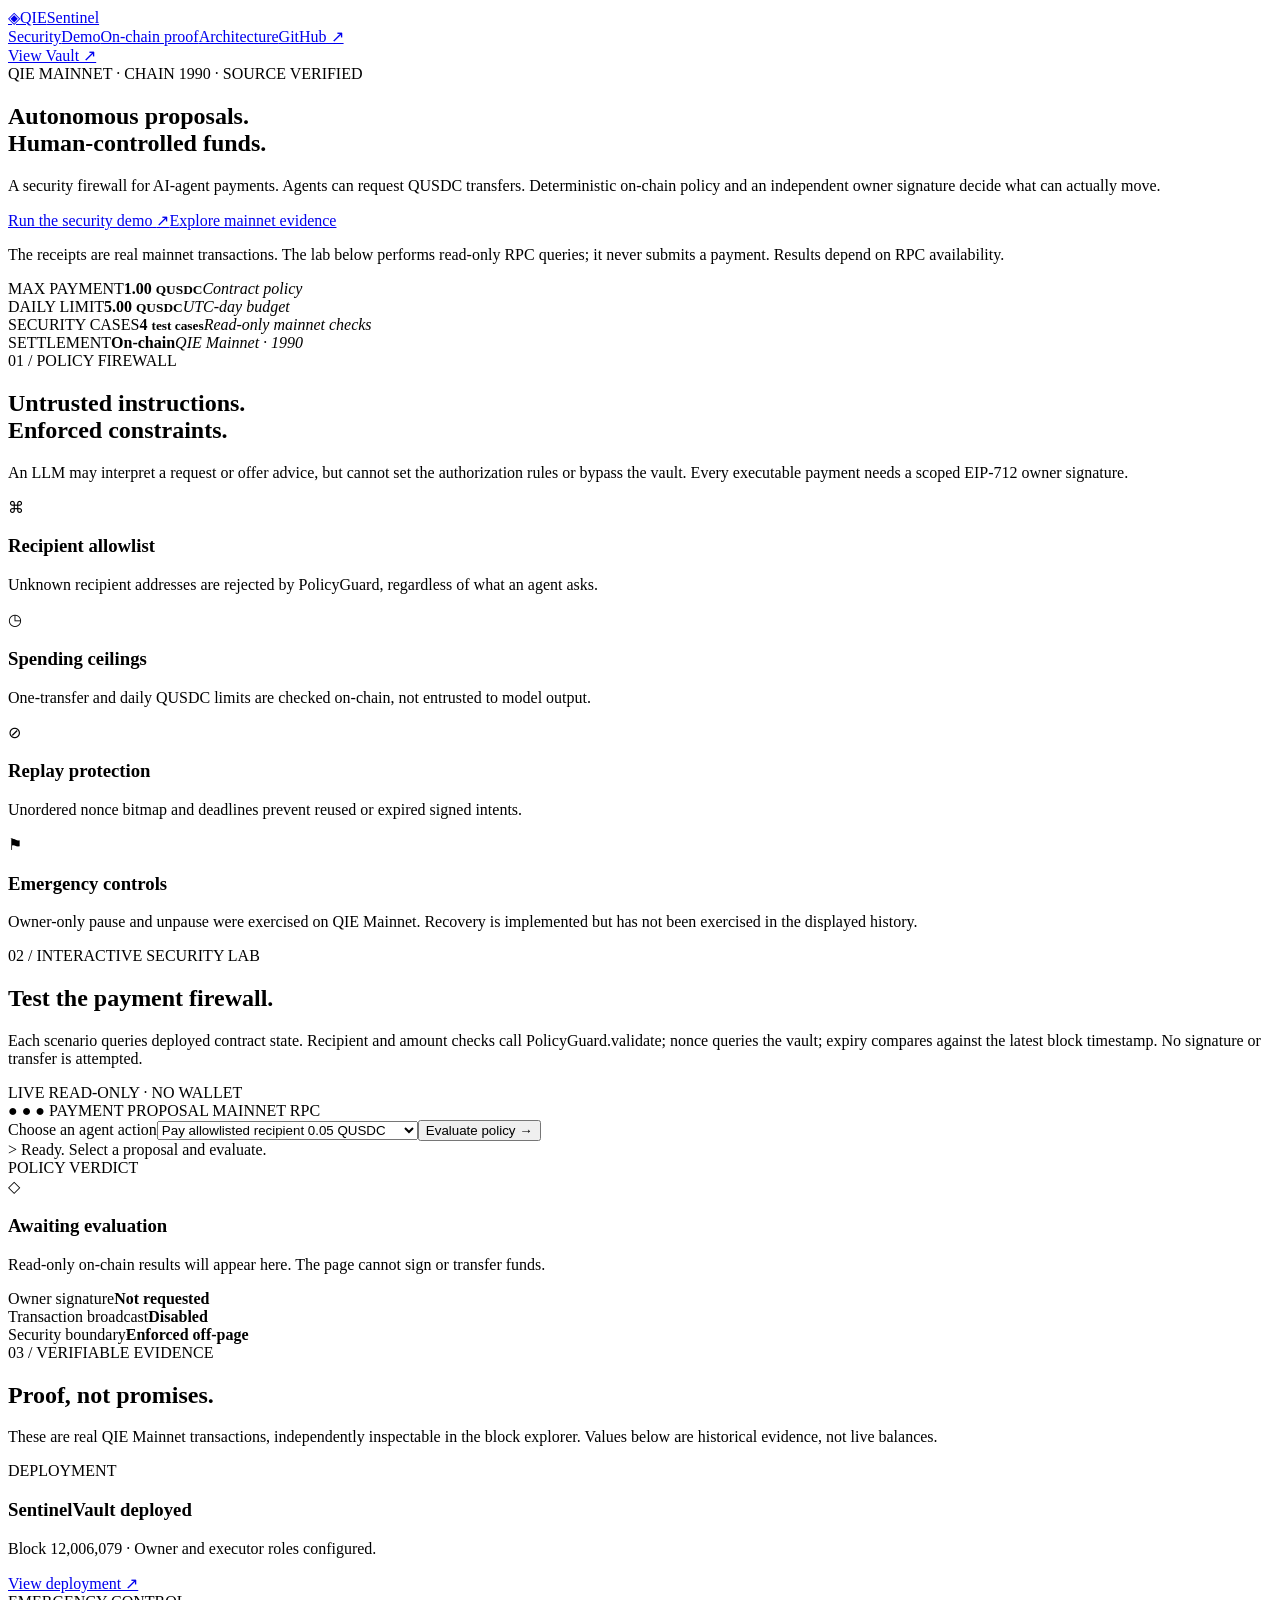
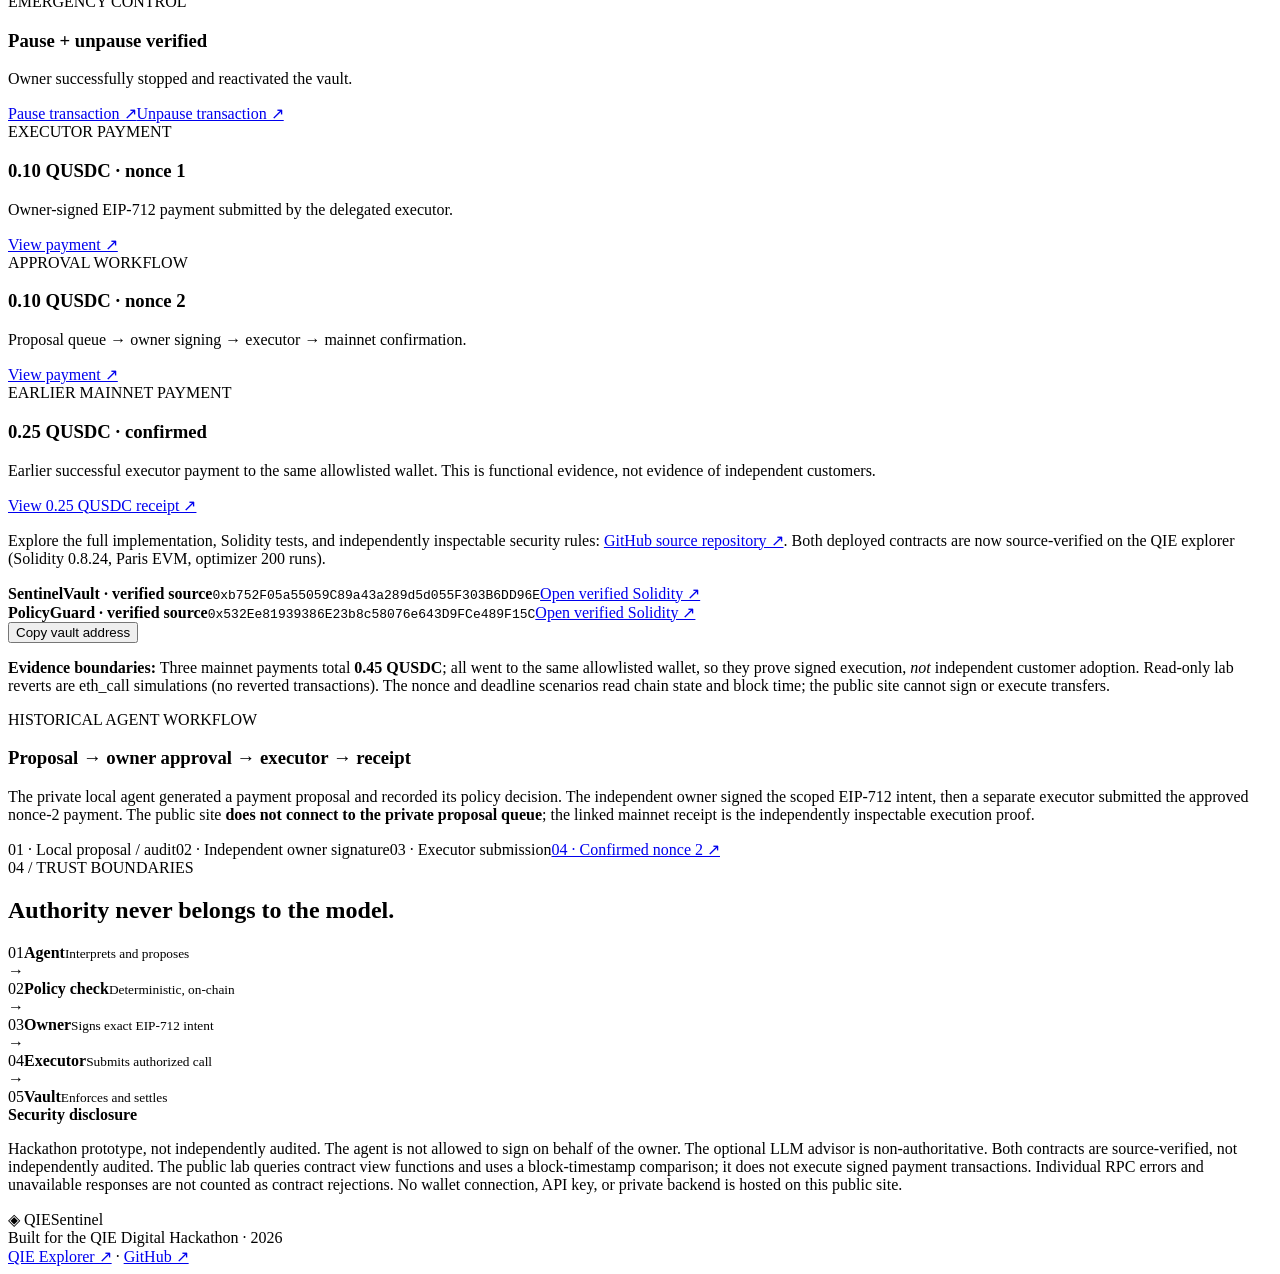
==== commit f85c08db: "v1.1: remove inline style blocked by strict CSP" ====
--- a/site/index.html
+++ b/site/index.html
@@ -17,7 +17,7 @@
 <section class="metrics" aria-label="Contract parameters"><article><span>MAX PAYMENT</span><strong>1.00 <small>QUSDC</small></strong><em>Contract policy</em></article><article><span>DAILY LIMIT</span><strong>5.00 <small>QUSDC</small></strong><em>UTC-day budget</em></article><article><span>SECURITY CASES</span><strong>4 <small>test cases</small></strong><em>Read-only mainnet checks</em></article><article><span>SETTLEMENT</span><strong>On-chain</strong><em>QIE Mainnet · 1990</em></article></section>
 <section id="security" class="section"><div class="eyebrow">01 / POLICY FIREWALL</div><h2>Untrusted instructions.<br />Enforced constraints.</h2><p class="section-intro">An LLM may interpret a request or offer advice, but cannot set the authorization rules or bypass the vault. Every executable payment needs a scoped EIP-712 owner signature.</p><div class="cards"><article class="feature"><div class="feature-icon">⌘</div><h3>Recipient allowlist</h3><p>Unknown recipient addresses are rejected by PolicyGuard, regardless of what an agent asks.</p></article><article class="feature"><div class="feature-icon">◷</div><h3>Spending ceilings</h3><p>One-transfer and daily QUSDC limits are checked on-chain, not entrusted to model output.</p></article><article class="feature"><div class="feature-icon">⊘</div><h3>Replay protection</h3><p>Unordered nonce bitmap and deadlines prevent reused or expired signed intents.</p></article><article class="feature"><div class="feature-icon">⚑</div><h3>Emergency controls</h3><p>Owner-only pause and unpause were exercised on QIE Mainnet. Recovery is implemented but has not been exercised in the displayed history.</p></article></div></section>
 <section id="demo" class="section demo-section"><div class="demo-header"><div><div class="eyebrow">02 / INTERACTIVE SECURITY LAB</div><h2>Test the payment firewall.</h2><p class="section-intro">Each scenario queries deployed contract state. Recipient and amount checks call PolicyGuard.validate; nonce queries the vault; expiry compares against the latest block timestamp. No signature or transfer is attempted.</p></div><span class="mode-tag">LIVE READ-ONLY · NO WALLET</span></div><div class="demo-grid"><div class="console"><div class="console-top"><span class="dots">● ● ●</span> PAYMENT PROPOSAL <span class="console-label">MAINNET RPC</span></div><div class="proposal-form"><label for="scenario">Choose an agent action</label><select id="scenario"><option value="valid">Pay allowlisted recipient 0.05 QUSDC</option><option value="recipient">Send 0.05 QUSDC to unknown recipient</option><option value="oversize">Send 1.000001 QUSDC</option><option value="replay">Replay a previously used nonce</option><option value="expired">Submit an expired authorization</option></select><button id="run" class="btn primary" type="button">Evaluate policy →</button></div><div class="terminal" id="terminal" aria-live="polite">&gt; Ready. Select a proposal and evaluate.</div></div><div class="decision"><div class="eyebrow">POLICY VERDICT</div><div class="status-icon" id="decision-icon">◇</div><h3 id="decision-title">Awaiting evaluation</h3><p id="decision-detail">Read-only on-chain results will appear here. The page cannot sign or transfer funds.</p><div class="decision-line"><span>Owner signature</span><b id="signature-status">Not requested</b></div><div class="decision-line"><span>Transaction broadcast</span><b>Disabled</b></div><div class="decision-line"><span>Security boundary</span><b>Enforced off-page</b></div></div></div></section>
-<section id="proof" class="section"><div class="eyebrow">03 / VERIFIABLE EVIDENCE</div><h2>Proof, not promises.</h2><p class="section-intro">These are real QIE Mainnet transactions, independently inspectable in the block explorer. Values below are historical evidence, not live balances.</p><div class="proof-grid"><article class="proof-card"><span class="proof-label">DEPLOYMENT</span><h3>SentinelVault deployed</h3><p>Block 12,006,079 · Owner and executor roles configured.</p><a href="https://mainnet.qie.digital/tx/0x8edf56430a508d1595e7cdbee0b0187dbcc4bc9a2c07b2683da4f9aef30a8d94" target="_blank" rel="noopener noreferrer">View deployment ↗</a></article><article class="proof-card"><span class="proof-label">EMERGENCY CONTROL</span><h3>Pause + unpause verified</h3><p>Owner successfully stopped and reactivated the vault.</p><a href="https://mainnet.qie.digital/tx/0x6b039508ea4eb6a9c40b97a65ef1eb211b1c7f143e58a5bb144fecad54dcda1d" target="_blank" rel="noopener noreferrer">Pause transaction ↗</a><a href="https://mainnet.qie.digital/tx/0xdac70752ed0c6dd36593059109c2feb4c7c1519cbe226842016ce6eefcb26e35" target="_blank" rel="noopener noreferrer">Unpause transaction ↗</a></article><article class="proof-card"><span class="proof-label">EXECUTOR PAYMENT</span><h3>0.10 QUSDC · nonce 1</h3><p>Owner-signed EIP-712 payment submitted by the delegated executor.</p><a href="https://mainnet.qie.digital/tx/0x196dce5ce2ad7ad2f327eb5ff9d41c171dd0535bbcdb001742832b1862a5d59a" target="_blank" rel="noopener noreferrer">View payment ↗</a></article><article class="proof-card"><span class="proof-label">APPROVAL WORKFLOW</span><h3>0.10 QUSDC · nonce 2</h3><p>Proposal queue → owner signing → executor → mainnet confirmation.</p><a href="https://mainnet.qie.digital/tx/0x95f122e6b4679727751dd8e111ed4a5892fd9d85d07aa0554fcb1a52127c1b48" target="_blank" rel="noopener noreferrer">View payment ↗</a></article><article class="proof-card"><span class="proof-label">EARLIER MAINNET PAYMENT</span><h3>0.25 QUSDC · confirmed</h3><p>Earlier successful executor payment to the same allowlisted wallet. This is functional evidence, not evidence of independent customers.</p><a href="https://mainnet.qie.digital/tx/0xf26e8863dad1f16399bcf3d5cfb8efad378897446da585c16afb2eeaef3d9442" target="_blank" rel="noopener noreferrer">View 0.25 QUSDC receipt ↗</a></article></div><p class="section-intro">Explore the full implementation, Solidity tests, and independently inspectable security rules: <a href="https://github.com/Makabeez/qie-sentinel" target="_blank" rel="noopener noreferrer" style="color:var(--teal)">GitHub source repository ↗</a>. Both deployed contracts are now source-verified on the QIE explorer (Solidity 0.8.24, Paris EVM, optimizer 200 runs).</p><div class="contract-box"><div><strong>SentinelVault · verified source</strong><code>0xb752F05a55059C89a43a289d5d055F303B6DD96E</code><a href="https://mainnet.qie.digital/address/0xb752F05a55059C89a43a289d5d055F303B6DD96E?tab=contract" target="_blank" rel="noopener noreferrer" class="verified-link">Open verified Solidity ↗</a></div><div><strong>PolicyGuard · verified source</strong><code>0x532Ee81939386E23b8c58076e643D9FCe489F15C</code><a href="https://mainnet.qie.digital/address/0x532Ee81939386E23b8c58076e643D9FCe489F15C?tab=contract" target="_blank" rel="noopener noreferrer" class="verified-link">Open verified Solidity ↗</a></div><button id="copy-vault" class="copy" type="button">Copy vault address</button></div>
+<section id="proof" class="section"><div class="eyebrow">03 / VERIFIABLE EVIDENCE</div><h2>Proof, not promises.</h2><p class="section-intro">These are real QIE Mainnet transactions, independently inspectable in the block explorer. Values below are historical evidence, not live balances.</p><div class="proof-grid"><article class="proof-card"><span class="proof-label">DEPLOYMENT</span><h3>SentinelVault deployed</h3><p>Block 12,006,079 · Owner and executor roles configured.</p><a href="https://mainnet.qie.digital/tx/0x8edf56430a508d1595e7cdbee0b0187dbcc4bc9a2c07b2683da4f9aef30a8d94" target="_blank" rel="noopener noreferrer">View deployment ↗</a></article><article class="proof-card"><span class="proof-label">EMERGENCY CONTROL</span><h3>Pause + unpause verified</h3><p>Owner successfully stopped and reactivated the vault.</p><a href="https://mainnet.qie.digital/tx/0x6b039508ea4eb6a9c40b97a65ef1eb211b1c7f143e58a5bb144fecad54dcda1d" target="_blank" rel="noopener noreferrer">Pause transaction ↗</a><a href="https://mainnet.qie.digital/tx/0xdac70752ed0c6dd36593059109c2feb4c7c1519cbe226842016ce6eefcb26e35" target="_blank" rel="noopener noreferrer">Unpause transaction ↗</a></article><article class="proof-card"><span class="proof-label">EXECUTOR PAYMENT</span><h3>0.10 QUSDC · nonce 1</h3><p>Owner-signed EIP-712 payment submitted by the delegated executor.</p><a href="https://mainnet.qie.digital/tx/0x196dce5ce2ad7ad2f327eb5ff9d41c171dd0535bbcdb001742832b1862a5d59a" target="_blank" rel="noopener noreferrer">View payment ↗</a></article><article class="proof-card"><span class="proof-label">APPROVAL WORKFLOW</span><h3>0.10 QUSDC · nonce 2</h3><p>Proposal queue → owner signing → executor → mainnet confirmation.</p><a href="https://mainnet.qie.digital/tx/0x95f122e6b4679727751dd8e111ed4a5892fd9d85d07aa0554fcb1a52127c1b48" target="_blank" rel="noopener noreferrer">View payment ↗</a></article><article class="proof-card"><span class="proof-label">EARLIER MAINNET PAYMENT</span><h3>0.25 QUSDC · confirmed</h3><p>Earlier successful executor payment to the same allowlisted wallet. This is functional evidence, not evidence of independent customers.</p><a href="https://mainnet.qie.digital/tx/0xf26e8863dad1f16399bcf3d5cfb8efad378897446da585c16afb2eeaef3d9442" target="_blank" rel="noopener noreferrer">View 0.25 QUSDC receipt ↗</a></article></div><p class="section-intro">Explore the full implementation, Solidity tests, and independently inspectable security rules: <a href="https://github.com/Makabeez/qie-sentinel" target="_blank" rel="noopener noreferrer" class="verified-link">GitHub source repository ↗</a>. Both deployed contracts are now source-verified on the QIE explorer (Solidity 0.8.24, Paris EVM, optimizer 200 runs).</p><div class="contract-box"><div><strong>SentinelVault · verified source</strong><code>0xb752F05a55059C89a43a289d5d055F303B6DD96E</code><a href="https://mainnet.qie.digital/address/0xb752F05a55059C89a43a289d5d055F303B6DD96E?tab=contract" target="_blank" rel="noopener noreferrer" class="verified-link">Open verified Solidity ↗</a></div><div><strong>PolicyGuard · verified source</strong><code>0x532Ee81939386E23b8c58076e643D9FCe489F15C</code><a href="https://mainnet.qie.digital/address/0x532Ee81939386E23b8c58076e643D9FCe489F15C?tab=contract" target="_blank" rel="noopener noreferrer" class="verified-link">Open verified Solidity ↗</a></div><button id="copy-vault" class="copy" type="button">Copy vault address</button></div>
 <p class="evidence-note"><strong>Evidence boundaries:</strong> Three mainnet payments total <strong>0.45 QUSDC</strong>; all went to the same allowlisted wallet, so they prove signed execution, <em>not</em> independent customer adoption. Read-only lab reverts are eth_call simulations (no reverted transactions). The nonce and deadline scenarios read chain state and block time; the public site cannot sign or execute transfers.</p>
 <div class="workflow-evidence"><div class="eyebrow">HISTORICAL AGENT WORKFLOW</div><h3>Proposal → owner approval → executor → receipt</h3><p>The private local agent generated a payment proposal and recorded its policy decision. The independent owner signed the scoped EIP-712 intent, then a separate executor submitted the approved nonce-2 payment. The public site <strong>does not connect to the private proposal queue</strong>; the linked mainnet receipt is the independently inspectable execution proof.</p><div class="flow-stages"><span>01 · Local proposal / audit</span><span>02 · Independent owner signature</span><span>03 · Executor submission</span><a href="https://mainnet.qie.digital/tx/0x95f122e6b4679727751dd8e111ed4a5892fd9d85d07aa0554fcb1a52127c1b48" target="_blank" rel="noopener noreferrer">04 · Confirmed nonce 2 ↗</a></div></div></section>
 <section id="architecture" class="section"><div class="eyebrow">04 / TRUST BOUNDARIES</div><h2>Authority never belongs to the model.</h2><div class="pipeline"><div class="step"><span>01</span><b>Agent</b><small>Interprets and proposes</small></div><span class="arrow">→</span><div class="step"><span>02</span><b>Policy check</b><small>Deterministic, on-chain</small></div><span class="arrow">→</span><div class="step"><span>03</span><b>Owner</b><small>Signs exact EIP-712 intent</small></div><span class="arrow">→</span><div class="step"><span>04</span><b>Executor</b><small>Submits authorized call</small></div><span class="arrow">→</span><div class="step"><span>05</span><b>Vault</b><small>Enforces and settles</small></div></div><div class="disclaimer"><strong>Security disclosure</strong><p>Hackathon prototype, not independently audited. The agent is not allowed to sign on behalf of the owner. The optional LLM advisor is non-authoritative. Both contracts are source-verified, not independently audited. The public lab queries contract view functions and uses a block-timestamp comparison; it does not execute signed payment transactions. Individual RPC errors and unavailable responses are not counted as contract rejections. No wallet connection, API key, or private backend is hosted on this public site.</p></div></section>
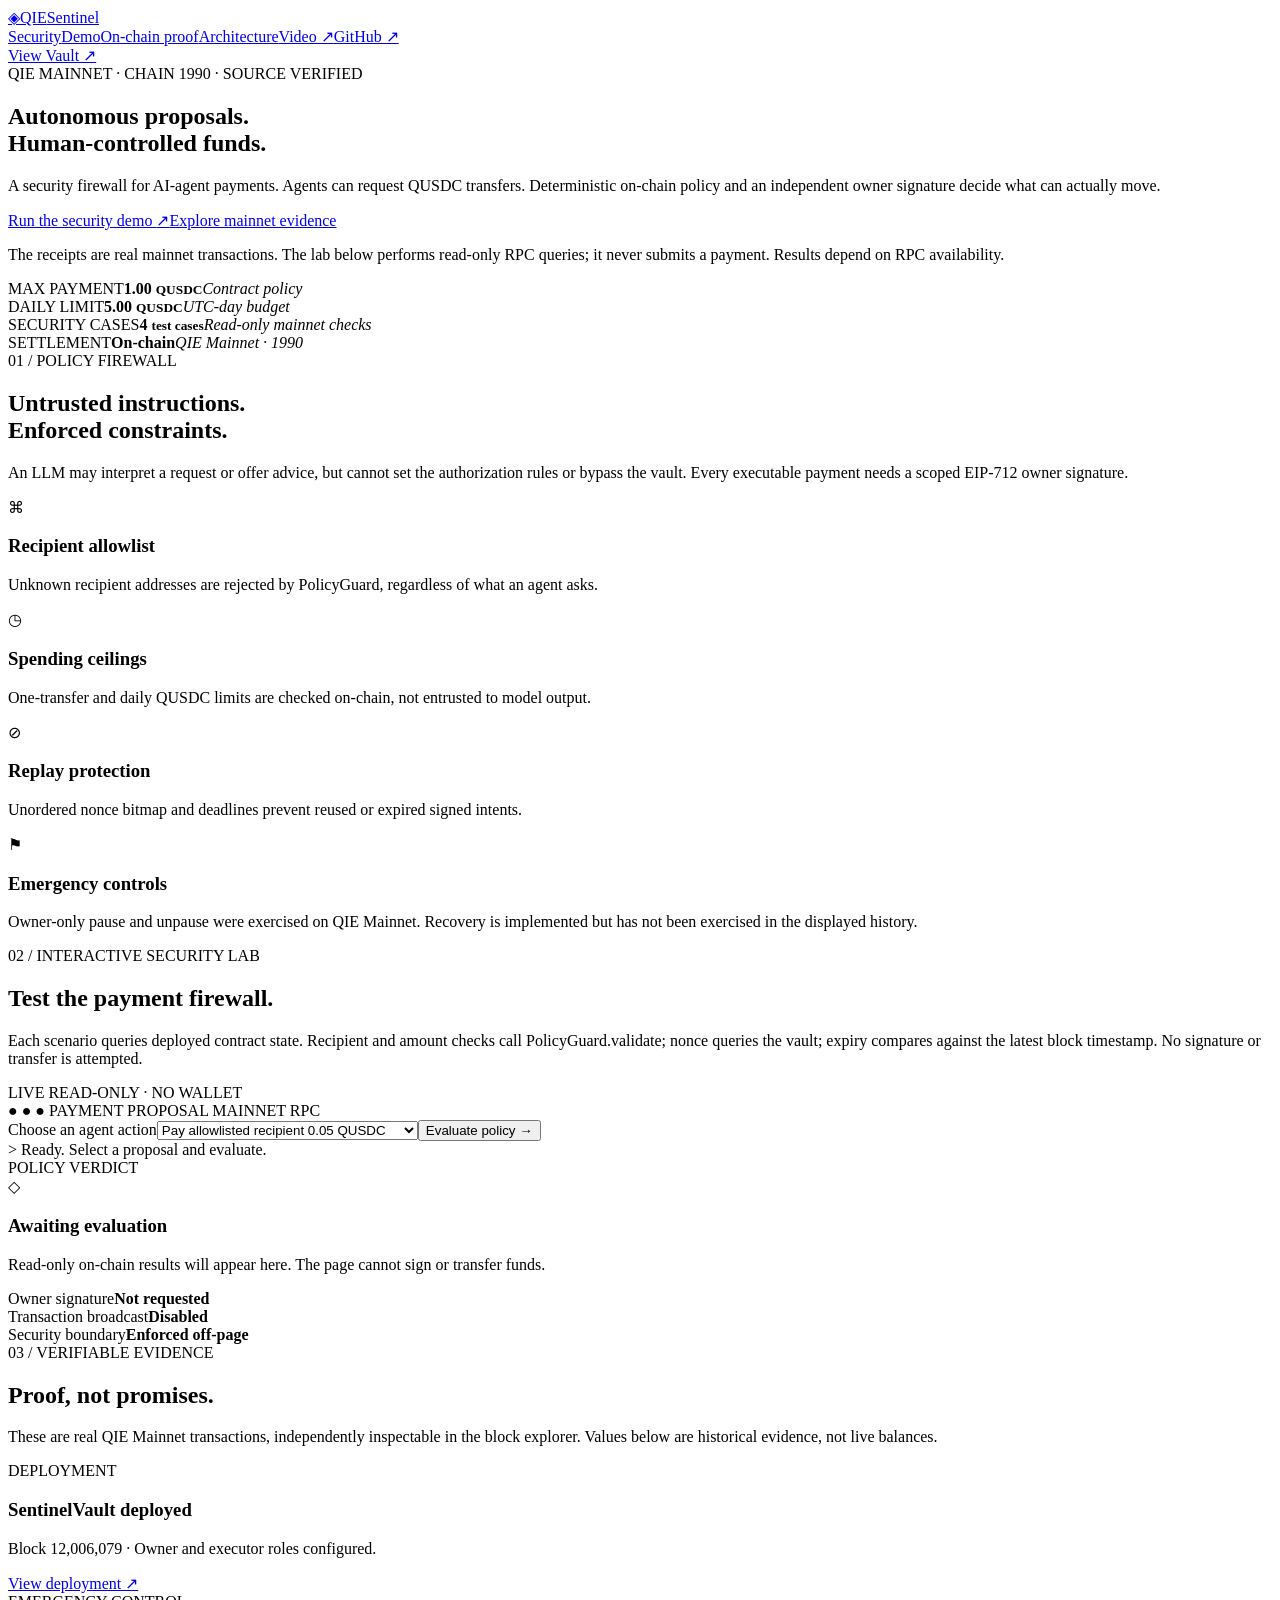
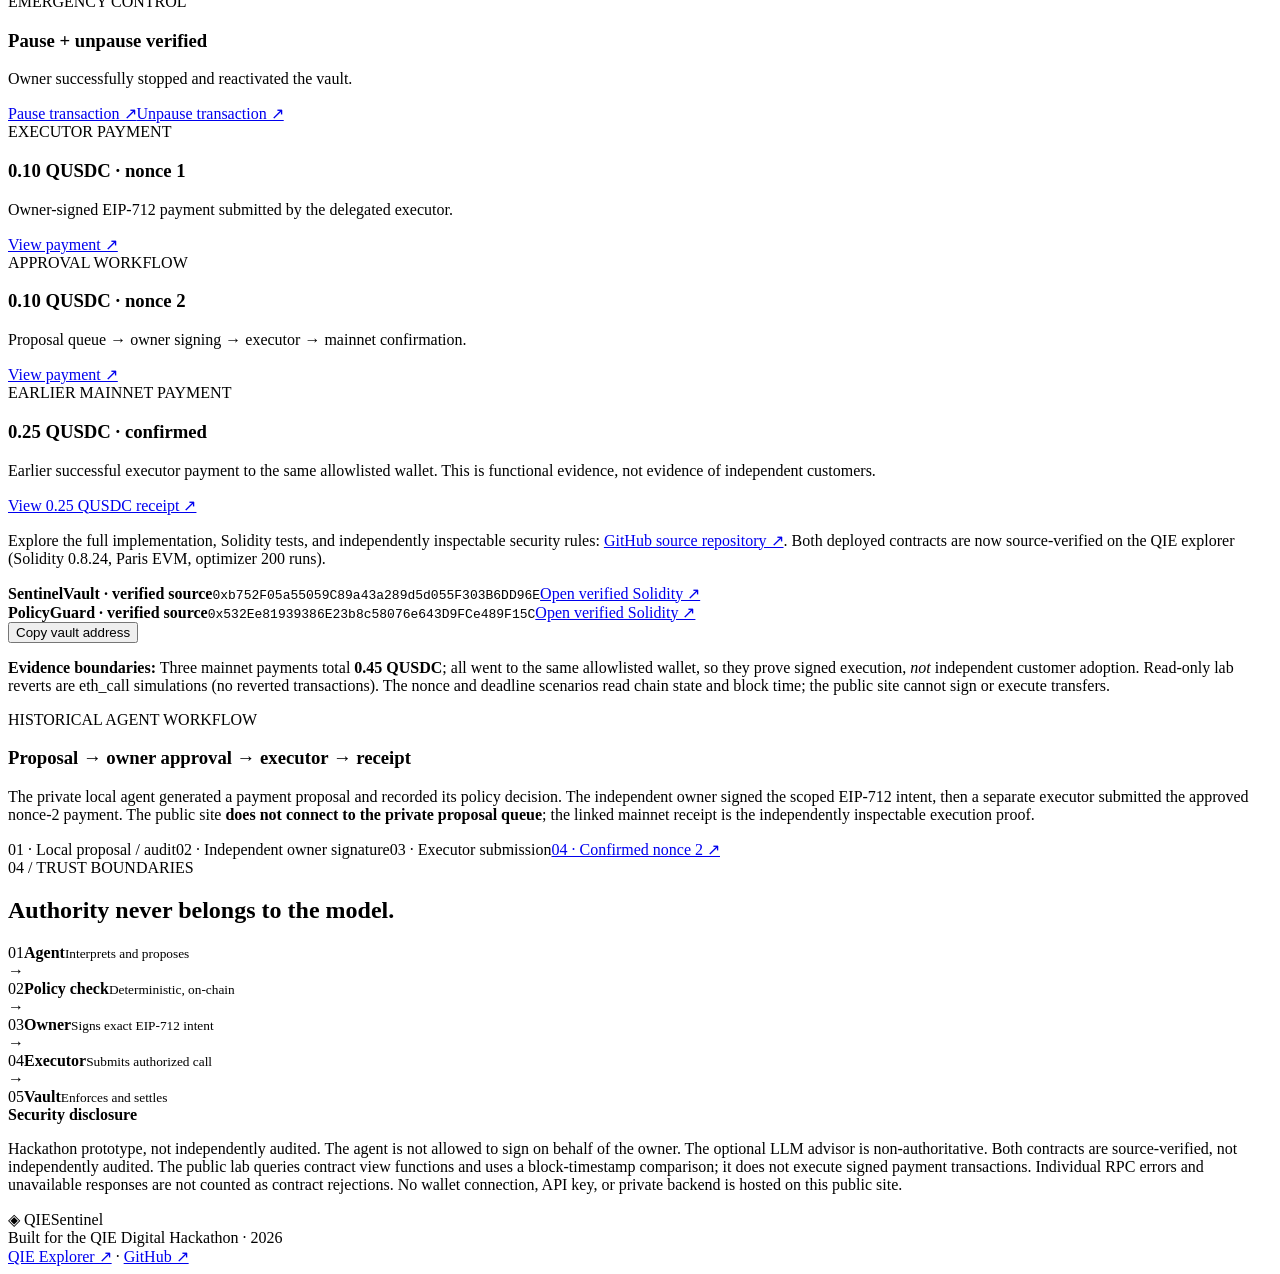
==== commit 1dfdbc43: "docs: link demo video" ====
--- a/site/index.html
+++ b/site/index.html
@@ -11,13 +11,13 @@
 </head>
 <body>
 <div class="glow" aria-hidden="true"></div>
-<header class="wrap header"><a class="brand" href="#top" aria-label="QIE Sentinel home"><span class="mark">◈</span><span>QIE<span class="accent">Sentinel</span></span></a><nav aria-label="Sections"><a href="#security">Security</a><a href="#demo">Demo</a><a href="#proof">On-chain proof</a><a href="#architecture">Architecture</a><a href="https://github.com/Makabeez/qie-sentinel" target="_blank" rel="noopener noreferrer">GitHub ↗</a></nav><a class="header-cta" href="https://mainnet.qie.digital/address/0xb752F05a55059C89a43a289d5d055F303B6DD96E" target="_blank" rel="noopener noreferrer">View Vault ↗</a></header>
+<header class="wrap header"><a class="brand" href="#top" aria-label="QIE Sentinel home"><span class="mark">◈</span><span>QIE<span class="accent">Sentinel</span></span></a><nav aria-label="Sections"><a href="#security">Security</a><a href="#demo">Demo</a><a href="#proof">On-chain proof</a><a href="#architecture">Architecture</a><a href="https://youtu.be/GedB5dSSj8g" target="_blank" rel="noopener noreferrer">Video ↗</a><a href="https://github.com/Makabeez/qie-sentinel" target="_blank" rel="noopener noreferrer">GitHub ↗</a></nav><a class="header-cta" href="https://mainnet.qie.digital/address/0xb752F05a55059C89a43a289d5d055F303B6DD96E" target="_blank" rel="noopener noreferrer">View Vault ↗</a></header>
 <main id="top" class="wrap">
 <section class="hero"><div class="pill"><span class="pulse"></span> QIE MAINNET · CHAIN 1990 · SOURCE VERIFIED</div><h1>Autonomous proposals.<br /><span>Human-controlled funds.</span></h1><p class="lede">A security firewall for AI-agent payments. Agents can request QUSDC transfers. Deterministic on-chain policy and an independent owner signature decide what can actually move.</p><div class="actions"><a class="btn primary" href="#demo">Run the security demo <span>↗</span></a><a class="btn secondary" href="#proof">Explore mainnet evidence</a></div><p class="muted hero-note">The receipts are real mainnet transactions. The lab below performs read-only RPC queries; it never submits a payment. Results depend on RPC availability.</p></section>
 <section class="metrics" aria-label="Contract parameters"><article><span>MAX PAYMENT</span><strong>1.00 <small>QUSDC</small></strong><em>Contract policy</em></article><article><span>DAILY LIMIT</span><strong>5.00 <small>QUSDC</small></strong><em>UTC-day budget</em></article><article><span>SECURITY CASES</span><strong>4 <small>test cases</small></strong><em>Read-only mainnet checks</em></article><article><span>SETTLEMENT</span><strong>On-chain</strong><em>QIE Mainnet · 1990</em></article></section>
 <section id="security" class="section"><div class="eyebrow">01 / POLICY FIREWALL</div><h2>Untrusted instructions.<br />Enforced constraints.</h2><p class="section-intro">An LLM may interpret a request or offer advice, but cannot set the authorization rules or bypass the vault. Every executable payment needs a scoped EIP-712 owner signature.</p><div class="cards"><article class="feature"><div class="feature-icon">⌘</div><h3>Recipient allowlist</h3><p>Unknown recipient addresses are rejected by PolicyGuard, regardless of what an agent asks.</p></article><article class="feature"><div class="feature-icon">◷</div><h3>Spending ceilings</h3><p>One-transfer and daily QUSDC limits are checked on-chain, not entrusted to model output.</p></article><article class="feature"><div class="feature-icon">⊘</div><h3>Replay protection</h3><p>Unordered nonce bitmap and deadlines prevent reused or expired signed intents.</p></article><article class="feature"><div class="feature-icon">⚑</div><h3>Emergency controls</h3><p>Owner-only pause and unpause were exercised on QIE Mainnet. Recovery is implemented but has not been exercised in the displayed history.</p></article></div></section>
 <section id="demo" class="section demo-section"><div class="demo-header"><div><div class="eyebrow">02 / INTERACTIVE SECURITY LAB</div><h2>Test the payment firewall.</h2><p class="section-intro">Each scenario queries deployed contract state. Recipient and amount checks call PolicyGuard.validate; nonce queries the vault; expiry compares against the latest block timestamp. No signature or transfer is attempted.</p></div><span class="mode-tag">LIVE READ-ONLY · NO WALLET</span></div><div class="demo-grid"><div class="console"><div class="console-top"><span class="dots">● ● ●</span> PAYMENT PROPOSAL <span class="console-label">MAINNET RPC</span></div><div class="proposal-form"><label for="scenario">Choose an agent action</label><select id="scenario"><option value="valid">Pay allowlisted recipient 0.05 QUSDC</option><option value="recipient">Send 0.05 QUSDC to unknown recipient</option><option value="oversize">Send 1.000001 QUSDC</option><option value="replay">Replay a previously used nonce</option><option value="expired">Submit an expired authorization</option></select><button id="run" class="btn primary" type="button">Evaluate policy →</button></div><div class="terminal" id="terminal" aria-live="polite">&gt; Ready. Select a proposal and evaluate.</div></div><div class="decision"><div class="eyebrow">POLICY VERDICT</div><div class="status-icon" id="decision-icon">◇</div><h3 id="decision-title">Awaiting evaluation</h3><p id="decision-detail">Read-only on-chain results will appear here. The page cannot sign or transfer funds.</p><div class="decision-line"><span>Owner signature</span><b id="signature-status">Not requested</b></div><div class="decision-line"><span>Transaction broadcast</span><b>Disabled</b></div><div class="decision-line"><span>Security boundary</span><b>Enforced off-page</b></div></div></div></section>
-<section id="proof" class="section"><div class="eyebrow">03 / VERIFIABLE EVIDENCE</div><h2>Proof, not promises.</h2><p class="section-intro">These are real QIE Mainnet transactions, independently inspectable in the block explorer. Values below are historical evidence, not live balances.</p><div class="proof-grid"><article class="proof-card"><span class="proof-label">DEPLOYMENT</span><h3>SentinelVault deployed</h3><p>Block 12,006,079 · Owner and executor roles configured.</p><a href="https://mainnet.qie.digital/tx/0x8edf56430a508d1595e7cdbee0b0187dbcc4bc9a2c07b2683da4f9aef30a8d94" target="_blank" rel="noopener noreferrer">View deployment ↗</a></article><article class="proof-card"><span class="proof-label">EMERGENCY CONTROL</span><h3>Pause + unpause verified</h3><p>Owner successfully stopped and reactivated the vault.</p><a href="https://mainnet.qie.digital/tx/0x6b039508ea4eb6a9c40b97a65ef1eb211b1c7f143e58a5bb144fecad54dcda1d" target="_blank" rel="noopener noreferrer">Pause transaction ↗</a><a href="https://mainnet.qie.digital/tx/0xdac70752ed0c6dd36593059109c2feb4c7c1519cbe226842016ce6eefcb26e35" target="_blank" rel="noopener noreferrer">Unpause transaction ↗</a></article><article class="proof-card"><span class="proof-label">EXECUTOR PAYMENT</span><h3>0.10 QUSDC · nonce 1</h3><p>Owner-signed EIP-712 payment submitted by the delegated executor.</p><a href="https://mainnet.qie.digital/tx/0x196dce5ce2ad7ad2f327eb5ff9d41c171dd0535bbcdb001742832b1862a5d59a" target="_blank" rel="noopener noreferrer">View payment ↗</a></article><article class="proof-card"><span class="proof-label">APPROVAL WORKFLOW</span><h3>0.10 QUSDC · nonce 2</h3><p>Proposal queue → owner signing → executor → mainnet confirmation.</p><a href="https://mainnet.qie.digital/tx/0x95f122e6b4679727751dd8e111ed4a5892fd9d85d07aa0554fcb1a52127c1b48" target="_blank" rel="noopener noreferrer">View payment ↗</a></article><article class="proof-card"><span class="proof-label">EARLIER MAINNET PAYMENT</span><h3>0.25 QUSDC · confirmed</h3><p>Earlier successful executor payment to the same allowlisted wallet. This is functional evidence, not evidence of independent customers.</p><a href="https://mainnet.qie.digital/tx/0xf26e8863dad1f16399bcf3d5cfb8efad378897446da585c16afb2eeaef3d9442" target="_blank" rel="noopener noreferrer">View 0.25 QUSDC receipt ↗</a></article></div><p class="section-intro">Explore the full implementation, Solidity tests, and independently inspectable security rules: <a href="https://github.com/Makabeez/qie-sentinel" target="_blank" rel="noopener noreferrer" class="verified-link">GitHub source repository ↗</a>. Both deployed contracts are now source-verified on the QIE explorer (Solidity 0.8.24, Paris EVM, optimizer 200 runs).</p><div class="contract-box"><div><strong>SentinelVault · verified source</strong><code>0xb752F05a55059C89a43a289d5d055F303B6DD96E</code><a href="https://mainnet.qie.digital/address/0xb752F05a55059C89a43a289d5d055F303B6DD96E?tab=contract" target="_blank" rel="noopener noreferrer" class="verified-link">Open verified Solidity ↗</a></div><div><strong>PolicyGuard · verified source</strong><code>0x532Ee81939386E23b8c58076e643D9FCe489F15C</code><a href="https://mainnet.qie.digital/address/0x532Ee81939386E23b8c58076e643D9FCe489F15C?tab=contract" target="_blank" rel="noopener noreferrer" class="verified-link">Open verified Solidity ↗</a></div><button id="copy-vault" class="copy" type="button">Copy vault address</button></div>
+<section id="proof" class="section"><div class="eyebrow">03 / VERIFIABLE EVIDENCE</div><h2>Proof, not promises.</h2><p class="section-intro">These are real QIE Mainnet transactions, independently inspectable in the block explorer. Values below are historical evidence, not live balances.</p><div class="proof-grid"><article class="proof-card"><span class="proof-label">DEPLOYMENT</span><h3>SentinelVault deployed</h3><p>Block 12,006,079 · Owner and executor roles configured.</p><a href="https://mainnet.qie.digital/tx/0x8edf56430a508d1595e7cdbee0b0187dbcc4bc9a2c07b2683da4f9aef30a8d94" target="_blank" rel="noopener noreferrer">View deployment ↗</a></article><article class="proof-card"><span class="proof-label">EMERGENCY CONTROL</span><h3>Pause + unpause verified</h3><p>Owner successfully stopped and reactivated the vault.</p><a href="https://mainnet.qie.digital/tx/0x6b039508ea4eb6a9c40b97a65ef1eb211b1c7f143e58a5bb144fecad54dcda1d" target="_blank" rel="noopener noreferrer">Pause transaction ↗</a><a href="https://mainnet.qie.digital/tx/0xdac70752ed0c6dd36593059109c2feb4c7c1519cbe226842016ce6eefcb26e35" target="_blank" rel="noopener noreferrer">Unpause transaction ↗</a></article><article class="proof-card"><span class="proof-label">EXECUTOR PAYMENT</span><h3>0.10 QUSDC · nonce 1</h3><p>Owner-signed EIP-712 payment submitted by the delegated executor.</p><a href="https://mainnet.qie.digital/tx/0x196dce5ce2ad7ad2f327eb5ff9d41c171dd0535bbcdb001742832b1862a5d59a" target="_blank" rel="noopener noreferrer">View payment ↗</a></article><article class="proof-card"><span class="proof-label">APPROVAL WORKFLOW</span><h3>0.10 QUSDC · nonce 2</h3><p>Proposal queue → owner signing → executor → mainnet confirmation.</p><a href="https://mainnet.qie.digital/tx/0x95f122e6b4679727751dd8e111ed4a5892fd9d85d07aa0554fcb1a52127c1b48" target="_blank" rel="noopener noreferrer">View payment ↗</a></article><article class="proof-card"><span class="proof-label">EARLIER MAINNET PAYMENT</span><h3>0.25 QUSDC · confirmed</h3><p>Earlier successful executor payment to the same allowlisted wallet. This is functional evidence, not evidence of independent customers.</p><a href="https://mainnet.qie.digital/tx/0xf26e8863da1d116399bcf3d5cfb8efad378897446da585c16afb2eeaef3d9442" target="_blank" rel="noopener noreferrer">View 0.25 QUSDC receipt ↗</a></article></div><p class="section-intro">Explore the full implementation, Solidity tests, and independently inspectable security rules: <a href="https://github.com/Makabeez/qie-sentinel" target="_blank" rel="noopener noreferrer" class="verified-link">GitHub source repository ↗</a>. Both deployed contracts are now source-verified on the QIE explorer (Solidity 0.8.24, Paris EVM, optimizer 200 runs).</p><div class="contract-box"><div><strong>SentinelVault · verified source</strong><code>0xb752F05a55059C89a43a289d5d055F303B6DD96E</code><a href="https://mainnet.qie.digital/address/0xb752F05a55059C89a43a289d5d055F303B6DD96E?tab=contract" target="_blank" rel="noopener noreferrer" class="verified-link">Open verified Solidity ↗</a></div><div><strong>PolicyGuard · verified source</strong><code>0x532Ee81939386E23b8c58076e643D9FCe489F15C</code><a href="https://mainnet.qie.digital/address/0x532Ee81939386E23b8c58076e643D9FCe489F15C?tab=contract" target="_blank" rel="noopener noreferrer" class="verified-link">Open verified Solidity ↗</a></div><button id="copy-vault" class="copy" type="button">Copy vault address</button></div>
 <p class="evidence-note"><strong>Evidence boundaries:</strong> Three mainnet payments total <strong>0.45 QUSDC</strong>; all went to the same allowlisted wallet, so they prove signed execution, <em>not</em> independent customer adoption. Read-only lab reverts are eth_call simulations (no reverted transactions). The nonce and deadline scenarios read chain state and block time; the public site cannot sign or execute transfers.</p>
 <div class="workflow-evidence"><div class="eyebrow">HISTORICAL AGENT WORKFLOW</div><h3>Proposal → owner approval → executor → receipt</h3><p>The private local agent generated a payment proposal and recorded its policy decision. The independent owner signed the scoped EIP-712 intent, then a separate executor submitted the approved nonce-2 payment. The public site <strong>does not connect to the private proposal queue</strong>; the linked mainnet receipt is the independently inspectable execution proof.</p><div class="flow-stages"><span>01 · Local proposal / audit</span><span>02 · Independent owner signature</span><span>03 · Executor submission</span><a href="https://mainnet.qie.digital/tx/0x95f122e6b4679727751dd8e111ed4a5892fd9d85d07aa0554fcb1a52127c1b48" target="_blank" rel="noopener noreferrer">04 · Confirmed nonce 2 ↗</a></div></div></section>
 <section id="architecture" class="section"><div class="eyebrow">04 / TRUST BOUNDARIES</div><h2>Authority never belongs to the model.</h2><div class="pipeline"><div class="step"><span>01</span><b>Agent</b><small>Interprets and proposes</small></div><span class="arrow">→</span><div class="step"><span>02</span><b>Policy check</b><small>Deterministic, on-chain</small></div><span class="arrow">→</span><div class="step"><span>03</span><b>Owner</b><small>Signs exact EIP-712 intent</small></div><span class="arrow">→</span><div class="step"><span>04</span><b>Executor</b><small>Submits authorized call</small></div><span class="arrow">→</span><div class="step"><span>05</span><b>Vault</b><small>Enforces and settles</small></div></div><div class="disclaimer"><strong>Security disclosure</strong><p>Hackathon prototype, not independently audited. The agent is not allowed to sign on behalf of the owner. The optional LLM advisor is non-authoritative. Both contracts are source-verified, not independently audited. The public lab queries contract view functions and uses a block-timestamp comparison; it does not execute signed payment transactions. Individual RPC errors and unavailable responses are not counted as contract rejections. No wallet connection, API key, or private backend is hosted on this public site.</p></div></section>
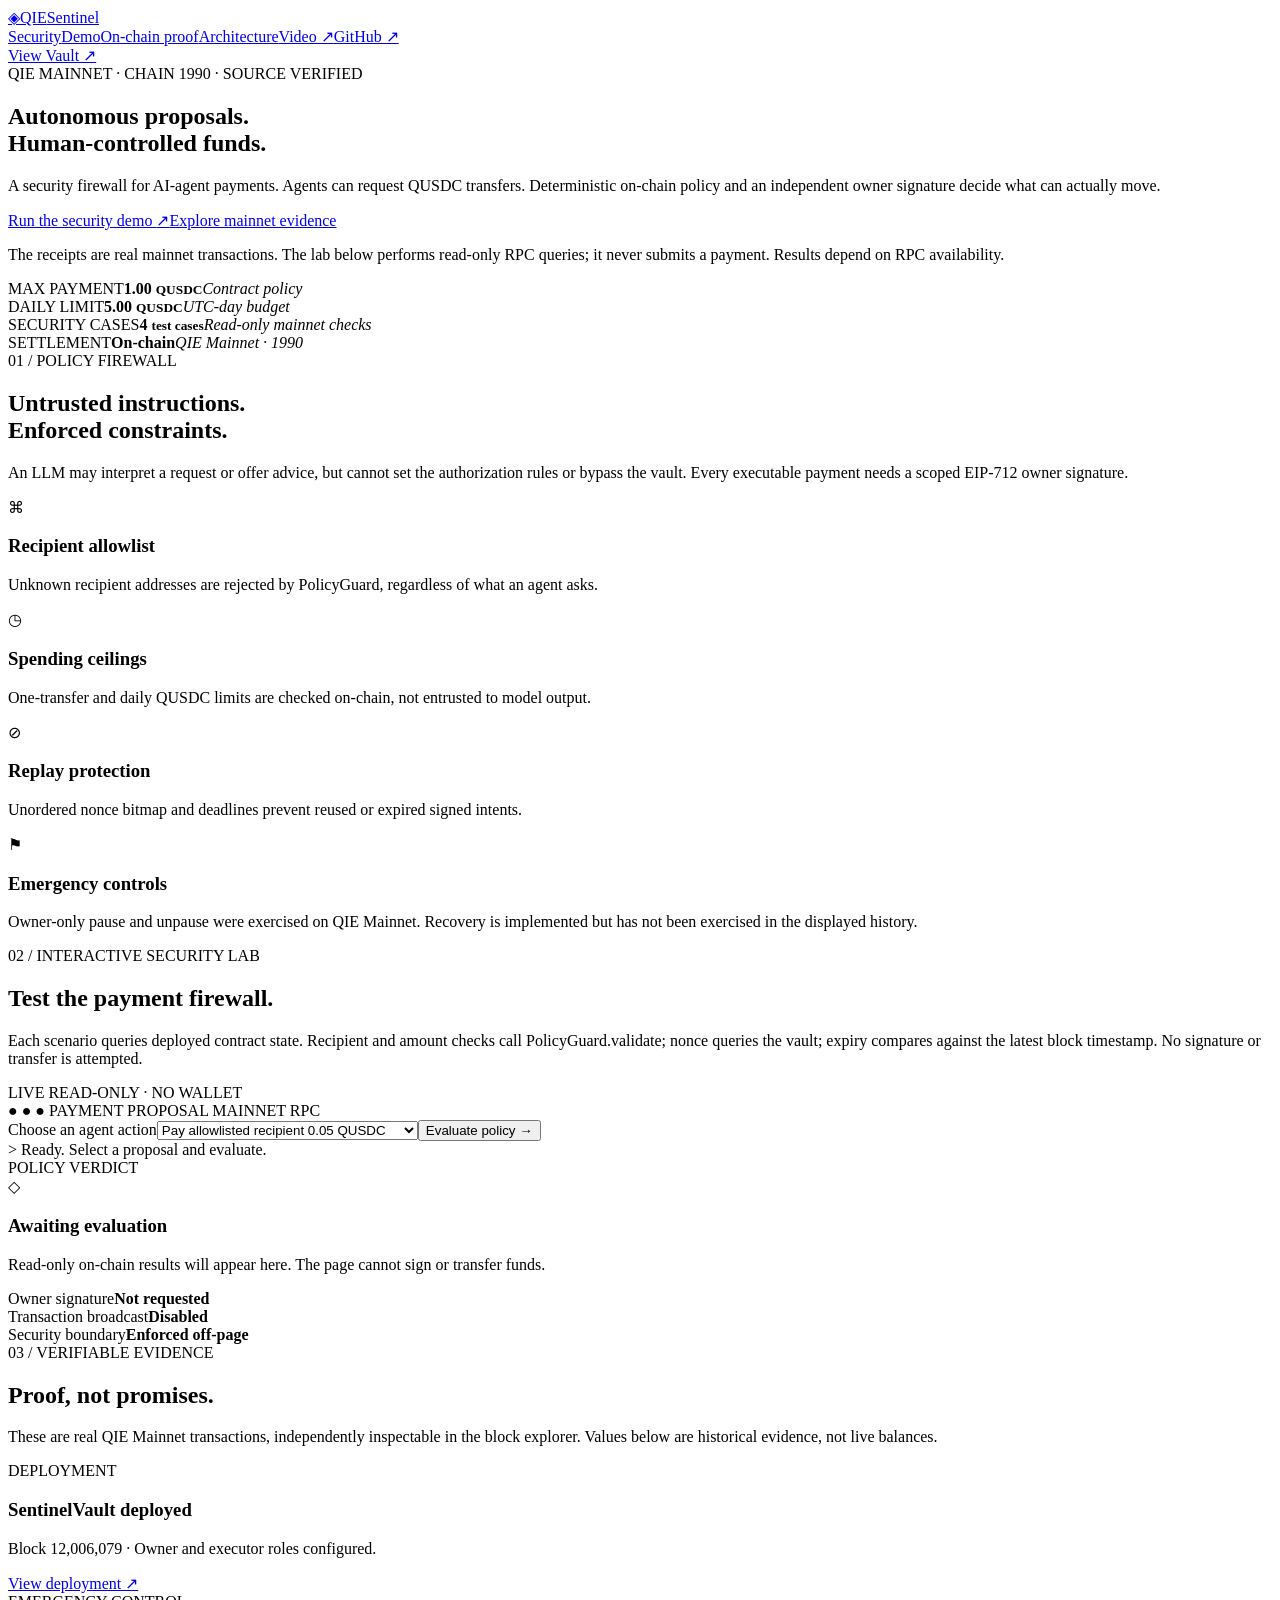
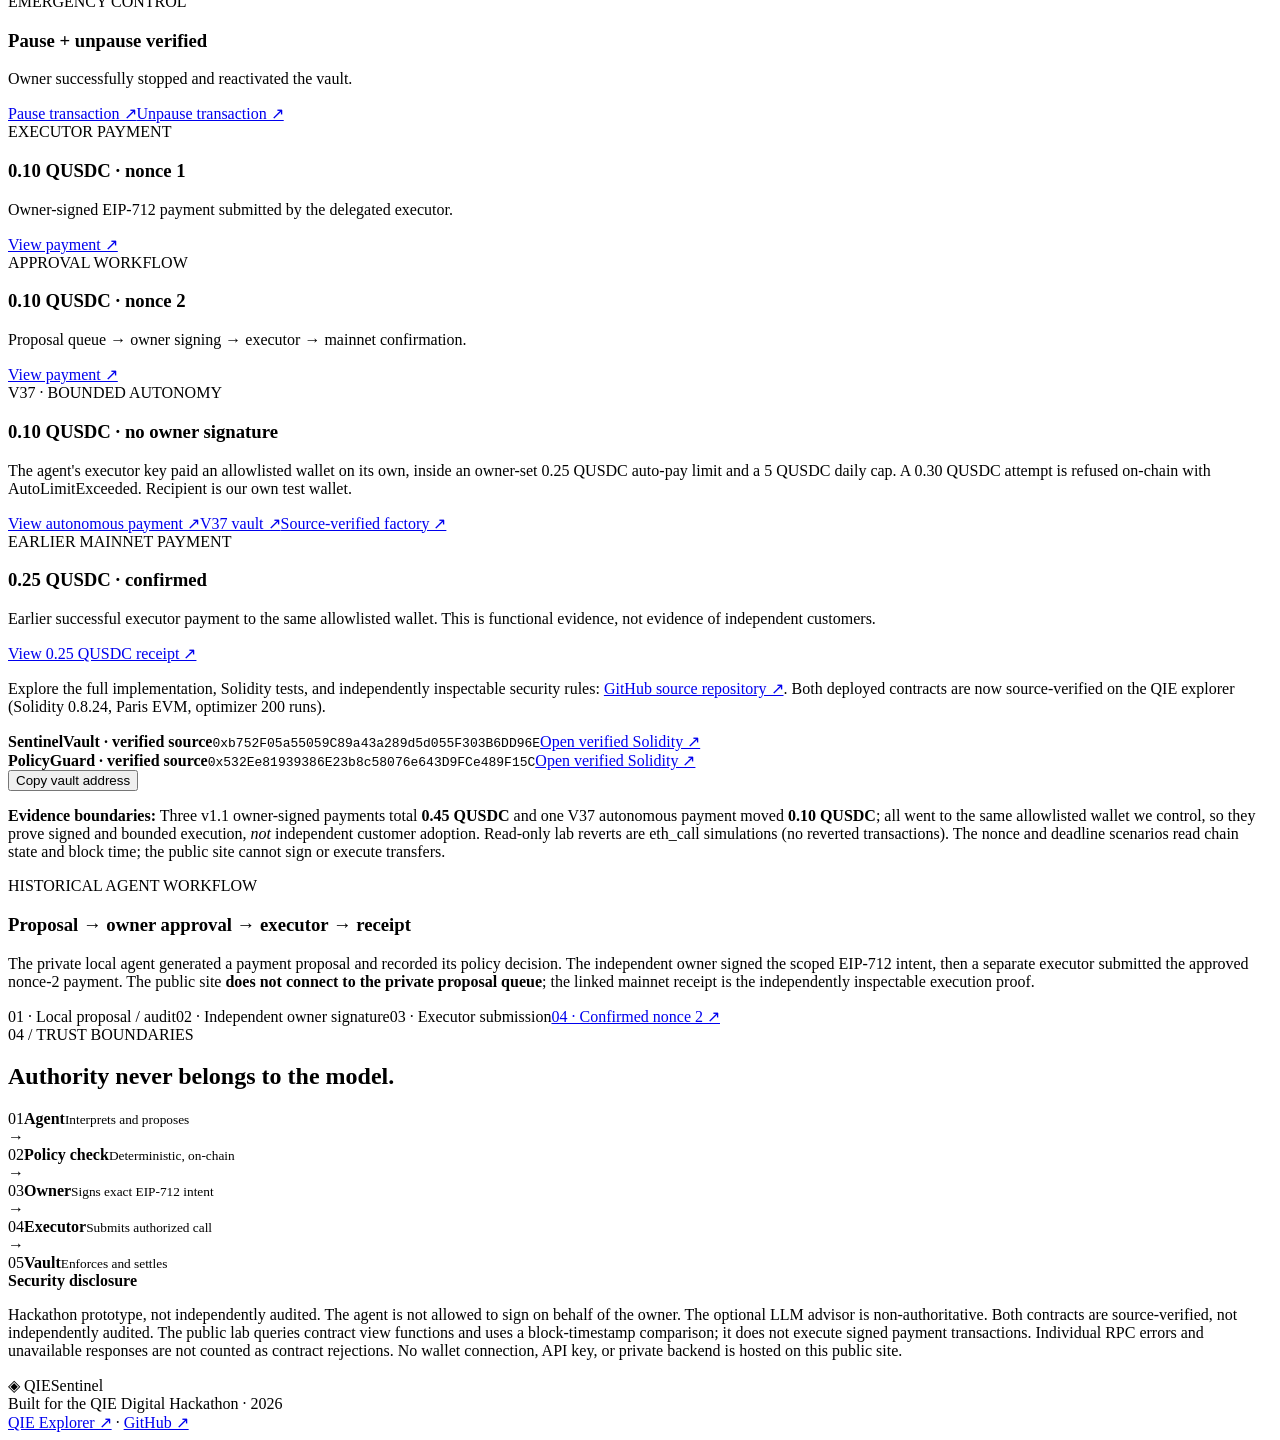
==== commit 42c1971a: "Evidence: first V37 autonomous mainnet payment (0.10 QUSDC, no owner signature) + cap refusal" ====
--- a/site/index.html
+++ b/site/index.html
@@ -17,8 +17,8 @@
 <section class="metrics" aria-label="Contract parameters"><article><span>MAX PAYMENT</span><strong>1.00 <small>QUSDC</small></strong><em>Contract policy</em></article><article><span>DAILY LIMIT</span><strong>5.00 <small>QUSDC</small></strong><em>UTC-day budget</em></article><article><span>SECURITY CASES</span><strong>4 <small>test cases</small></strong><em>Read-only mainnet checks</em></article><article><span>SETTLEMENT</span><strong>On-chain</strong><em>QIE Mainnet · 1990</em></article></section>
 <section id="security" class="section"><div class="eyebrow">01 / POLICY FIREWALL</div><h2>Untrusted instructions.<br />Enforced constraints.</h2><p class="section-intro">An LLM may interpret a request or offer advice, but cannot set the authorization rules or bypass the vault. Every executable payment needs a scoped EIP-712 owner signature.</p><div class="cards"><article class="feature"><div class="feature-icon">⌘</div><h3>Recipient allowlist</h3><p>Unknown recipient addresses are rejected by PolicyGuard, regardless of what an agent asks.</p></article><article class="feature"><div class="feature-icon">◷</div><h3>Spending ceilings</h3><p>One-transfer and daily QUSDC limits are checked on-chain, not entrusted to model output.</p></article><article class="feature"><div class="feature-icon">⊘</div><h3>Replay protection</h3><p>Unordered nonce bitmap and deadlines prevent reused or expired signed intents.</p></article><article class="feature"><div class="feature-icon">⚑</div><h3>Emergency controls</h3><p>Owner-only pause and unpause were exercised on QIE Mainnet. Recovery is implemented but has not been exercised in the displayed history.</p></article></div></section>
 <section id="demo" class="section demo-section"><div class="demo-header"><div><div class="eyebrow">02 / INTERACTIVE SECURITY LAB</div><h2>Test the payment firewall.</h2><p class="section-intro">Each scenario queries deployed contract state. Recipient and amount checks call PolicyGuard.validate; nonce queries the vault; expiry compares against the latest block timestamp. No signature or transfer is attempted.</p></div><span class="mode-tag">LIVE READ-ONLY · NO WALLET</span></div><div class="demo-grid"><div class="console"><div class="console-top"><span class="dots">● ● ●</span> PAYMENT PROPOSAL <span class="console-label">MAINNET RPC</span></div><div class="proposal-form"><label for="scenario">Choose an agent action</label><select id="scenario"><option value="valid">Pay allowlisted recipient 0.05 QUSDC</option><option value="recipient">Send 0.05 QUSDC to unknown recipient</option><option value="oversize">Send 1.000001 QUSDC</option><option value="replay">Replay a previously used nonce</option><option value="expired">Submit an expired authorization</option></select><button id="run" class="btn primary" type="button">Evaluate policy →</button></div><div class="terminal" id="terminal" aria-live="polite">&gt; Ready. Select a proposal and evaluate.</div></div><div class="decision"><div class="eyebrow">POLICY VERDICT</div><div class="status-icon" id="decision-icon">◇</div><h3 id="decision-title">Awaiting evaluation</h3><p id="decision-detail">Read-only on-chain results will appear here. The page cannot sign or transfer funds.</p><div class="decision-line"><span>Owner signature</span><b id="signature-status">Not requested</b></div><div class="decision-line"><span>Transaction broadcast</span><b>Disabled</b></div><div class="decision-line"><span>Security boundary</span><b>Enforced off-page</b></div></div></div></section>
-<section id="proof" class="section"><div class="eyebrow">03 / VERIFIABLE EVIDENCE</div><h2>Proof, not promises.</h2><p class="section-intro">These are real QIE Mainnet transactions, independently inspectable in the block explorer. Values below are historical evidence, not live balances.</p><div class="proof-grid"><article class="proof-card"><span class="proof-label">DEPLOYMENT</span><h3>SentinelVault deployed</h3><p>Block 12,006,079 · Owner and executor roles configured.</p><a href="https://mainnet.qie.digital/tx/0x8edf56430a508d1595e7cdbee0b0187dbcc4bc9a2c07b2683da4f9aef30a8d94" target="_blank" rel="noopener noreferrer">View deployment ↗</a></article><article class="proof-card"><span class="proof-label">EMERGENCY CONTROL</span><h3>Pause + unpause verified</h3><p>Owner successfully stopped and reactivated the vault.</p><a href="https://mainnet.qie.digital/tx/0x6b039508ea4eb6a9c40b97a65ef1eb211b1c7f143e58a5bb144fecad54dcda1d" target="_blank" rel="noopener noreferrer">Pause transaction ↗</a><a href="https://mainnet.qie.digital/tx/0xdac70752ed0c6dd36593059109c2feb4c7c1519cbe226842016ce6eefcb26e35" target="_blank" rel="noopener noreferrer">Unpause transaction ↗</a></article><article class="proof-card"><span class="proof-label">EXECUTOR PAYMENT</span><h3>0.10 QUSDC · nonce 1</h3><p>Owner-signed EIP-712 payment submitted by the delegated executor.</p><a href="https://mainnet.qie.digital/tx/0x196dce5ce2ad7ad2f327eb5ff9d41c171dd0535bbcdb001742832b1862a5d59a" target="_blank" rel="noopener noreferrer">View payment ↗</a></article><article class="proof-card"><span class="proof-label">APPROVAL WORKFLOW</span><h3>0.10 QUSDC · nonce 2</h3><p>Proposal queue → owner signing → executor → mainnet confirmation.</p><a href="https://mainnet.qie.digital/tx/0x95f122e6b4679727751dd8e111ed4a5892fd9d85d07aa0554fcb1a52127c1b48" target="_blank" rel="noopener noreferrer">View payment ↗</a></article><article class="proof-card"><span class="proof-label">EARLIER MAINNET PAYMENT</span><h3>0.25 QUSDC · confirmed</h3><p>Earlier successful executor payment to the same allowlisted wallet. This is functional evidence, not evidence of independent customers.</p><a href="https://mainnet.qie.digital/tx/0xf26e8863da1d116399bcf3d5cfb8efad378897446da585c16afb2eeaef3d9442" target="_blank" rel="noopener noreferrer">View 0.25 QUSDC receipt ↗</a></article></div><p class="section-intro">Explore the full implementation, Solidity tests, and independently inspectable security rules: <a href="https://github.com/Makabeez/qie-sentinel" target="_blank" rel="noopener noreferrer" class="verified-link">GitHub source repository ↗</a>. Both deployed contracts are now source-verified on the QIE explorer (Solidity 0.8.24, Paris EVM, optimizer 200 runs).</p><div class="contract-box"><div><strong>SentinelVault · verified source</strong><code>0xb752F05a55059C89a43a289d5d055F303B6DD96E</code><a href="https://mainnet.qie.digital/address/0xb752F05a55059C89a43a289d5d055F303B6DD96E?tab=contract" target="_blank" rel="noopener noreferrer" class="verified-link">Open verified Solidity ↗</a></div><div><strong>PolicyGuard · verified source</strong><code>0x532Ee81939386E23b8c58076e643D9FCe489F15C</code><a href="https://mainnet.qie.digital/address/0x532Ee81939386E23b8c58076e643D9FCe489F15C?tab=contract" target="_blank" rel="noopener noreferrer" class="verified-link">Open verified Solidity ↗</a></div><button id="copy-vault" class="copy" type="button">Copy vault address</button></div>
-<p class="evidence-note"><strong>Evidence boundaries:</strong> Three mainnet payments total <strong>0.45 QUSDC</strong>; all went to the same allowlisted wallet, so they prove signed execution, <em>not</em> independent customer adoption. Read-only lab reverts are eth_call simulations (no reverted transactions). The nonce and deadline scenarios read chain state and block time; the public site cannot sign or execute transfers.</p>
+<section id="proof" class="section"><div class="eyebrow">03 / VERIFIABLE EVIDENCE</div><h2>Proof, not promises.</h2><p class="section-intro">These are real QIE Mainnet transactions, independently inspectable in the block explorer. Values below are historical evidence, not live balances.</p><div class="proof-grid"><article class="proof-card"><span class="proof-label">DEPLOYMENT</span><h3>SentinelVault deployed</h3><p>Block 12,006,079 · Owner and executor roles configured.</p><a href="https://mainnet.qie.digital/tx/0x8edf56430a508d1595e7cdbee0b0187dbcc4bc9a2c07b2683da4f9aef30a8d94" target="_blank" rel="noopener noreferrer">View deployment ↗</a></article><article class="proof-card"><span class="proof-label">EMERGENCY CONTROL</span><h3>Pause + unpause verified</h3><p>Owner successfully stopped and reactivated the vault.</p><a href="https://mainnet.qie.digital/tx/0x6b039508ea4eb6a9c40b97a65ef1eb211b1c7f143e58a5bb144fecad54dcda1d" target="_blank" rel="noopener noreferrer">Pause transaction ↗</a><a href="https://mainnet.qie.digital/tx/0xdac70752ed0c6dd36593059109c2feb4c7c1519cbe226842016ce6eefcb26e35" target="_blank" rel="noopener noreferrer">Unpause transaction ↗</a></article><article class="proof-card"><span class="proof-label">EXECUTOR PAYMENT</span><h3>0.10 QUSDC · nonce 1</h3><p>Owner-signed EIP-712 payment submitted by the delegated executor.</p><a href="https://mainnet.qie.digital/tx/0x196dce5ce2ad7ad2f327eb5ff9d41c171dd0535bbcdb001742832b1862a5d59a" target="_blank" rel="noopener noreferrer">View payment ↗</a></article><article class="proof-card"><span class="proof-label">APPROVAL WORKFLOW</span><h3>0.10 QUSDC · nonce 2</h3><p>Proposal queue → owner signing → executor → mainnet confirmation.</p><a href="https://mainnet.qie.digital/tx/0x95f122e6b4679727751dd8e111ed4a5892fd9d85d07aa0554fcb1a52127c1b48" target="_blank" rel="noopener noreferrer">View payment ↗</a></article><article class="proof-card"><span class="proof-label">V37 · BOUNDED AUTONOMY</span><h3>0.10 QUSDC · no owner signature</h3><p>The agent's executor key paid an allowlisted wallet on its own, inside an owner-set 0.25 QUSDC auto-pay limit and a 5 QUSDC daily cap. A 0.30 QUSDC attempt is refused on-chain with AutoLimitExceeded. Recipient is our own test wallet.</p><a href="https://mainnet.qie.digital/tx/0xe29947ac7b4a3c237e46aa20eda1dc51c5b8e6aec559957950a2f6458ef25d4e" target="_blank" rel="noopener noreferrer">View autonomous payment ↗</a><a href="https://mainnet.qie.digital/address/0xB83A73691C00fc45C6dEfafAf963D6C189Ac2fe8" target="_blank" rel="noopener noreferrer">V37 vault ↗</a><a href="https://mainnet.qie.digital/address/0x12eF30687F3640473ff1473dB98532c8Ce3F0BC9?tab=contract" target="_blank" rel="noopener noreferrer">Source-verified factory ↗</a></article><article class="proof-card"><span class="proof-label">EARLIER MAINNET PAYMENT</span><h3>0.25 QUSDC · confirmed</h3><p>Earlier successful executor payment to the same allowlisted wallet. This is functional evidence, not evidence of independent customers.</p><a href="https://mainnet.qie.digital/tx/0xf26e8863da1d116399bcf3d5cfb8efad378897446da585c16afb2eeaef3d9442" target="_blank" rel="noopener noreferrer">View 0.25 QUSDC receipt ↗</a></article></div><p class="section-intro">Explore the full implementation, Solidity tests, and independently inspectable security rules: <a href="https://github.com/Makabeez/qie-sentinel" target="_blank" rel="noopener noreferrer" class="verified-link">GitHub source repository ↗</a>. Both deployed contracts are now source-verified on the QIE explorer (Solidity 0.8.24, Paris EVM, optimizer 200 runs).</p><div class="contract-box"><div><strong>SentinelVault · verified source</strong><code>0xb752F05a55059C89a43a289d5d055F303B6DD96E</code><a href="https://mainnet.qie.digital/address/0xb752F05a55059C89a43a289d5d055F303B6DD96E?tab=contract" target="_blank" rel="noopener noreferrer" class="verified-link">Open verified Solidity ↗</a></div><div><strong>PolicyGuard · verified source</strong><code>0x532Ee81939386E23b8c58076e643D9FCe489F15C</code><a href="https://mainnet.qie.digital/address/0x532Ee81939386E23b8c58076e643D9FCe489F15C?tab=contract" target="_blank" rel="noopener noreferrer" class="verified-link">Open verified Solidity ↗</a></div><button id="copy-vault" class="copy" type="button">Copy vault address</button></div>
+<p class="evidence-note"><strong>Evidence boundaries:</strong> Three v1.1 owner-signed payments total <strong>0.45 QUSDC</strong> and one V37 autonomous payment moved <strong>0.10 QUSDC</strong>; all went to the same allowlisted wallet we control, so they prove signed and bounded execution, <em>not</em> independent customer adoption. Read-only lab reverts are eth_call simulations (no reverted transactions). The nonce and deadline scenarios read chain state and block time; the public site cannot sign or execute transfers.</p>
 <div class="workflow-evidence"><div class="eyebrow">HISTORICAL AGENT WORKFLOW</div><h3>Proposal → owner approval → executor → receipt</h3><p>The private local agent generated a payment proposal and recorded its policy decision. The independent owner signed the scoped EIP-712 intent, then a separate executor submitted the approved nonce-2 payment. The public site <strong>does not connect to the private proposal queue</strong>; the linked mainnet receipt is the independently inspectable execution proof.</p><div class="flow-stages"><span>01 · Local proposal / audit</span><span>02 · Independent owner signature</span><span>03 · Executor submission</span><a href="https://mainnet.qie.digital/tx/0x95f122e6b4679727751dd8e111ed4a5892fd9d85d07aa0554fcb1a52127c1b48" target="_blank" rel="noopener noreferrer">04 · Confirmed nonce 2 ↗</a></div></div></section>
 <section id="architecture" class="section"><div class="eyebrow">04 / TRUST BOUNDARIES</div><h2>Authority never belongs to the model.</h2><div class="pipeline"><div class="step"><span>01</span><b>Agent</b><small>Interprets and proposes</small></div><span class="arrow">→</span><div class="step"><span>02</span><b>Policy check</b><small>Deterministic, on-chain</small></div><span class="arrow">→</span><div class="step"><span>03</span><b>Owner</b><small>Signs exact EIP-712 intent</small></div><span class="arrow">→</span><div class="step"><span>04</span><b>Executor</b><small>Submits authorized call</small></div><span class="arrow">→</span><div class="step"><span>05</span><b>Vault</b><small>Enforces and settles</small></div></div><div class="disclaimer"><strong>Security disclosure</strong><p>Hackathon prototype, not independently audited. The agent is not allowed to sign on behalf of the owner. The optional LLM advisor is non-authoritative. Both contracts are source-verified, not independently audited. The public lab queries contract view functions and uses a block-timestamp comparison; it does not execute signed payment transactions. Individual RPC errors and unavailable responses are not counted as contract rejections. No wallet connection, API key, or private backend is hosted on this public site.</p></div></section>
 </main><footer class="footer wrap"><div class="brand"><span class="mark">◈</span> QIE<span class="accent">Sentinel</span></div><div>Built for the QIE Digital Hackathon · 2026</div><div><a href="https://mainnet.qie.digital/address/0xb752F05a55059C89a43a289d5d055F303B6DD96E" target="_blank" rel="noopener noreferrer">QIE Explorer ↗</a> · <a href="https://github.com/Makabeez/qie-sentinel" target="_blank" rel="noopener noreferrer">GitHub ↗</a></div></footer>
